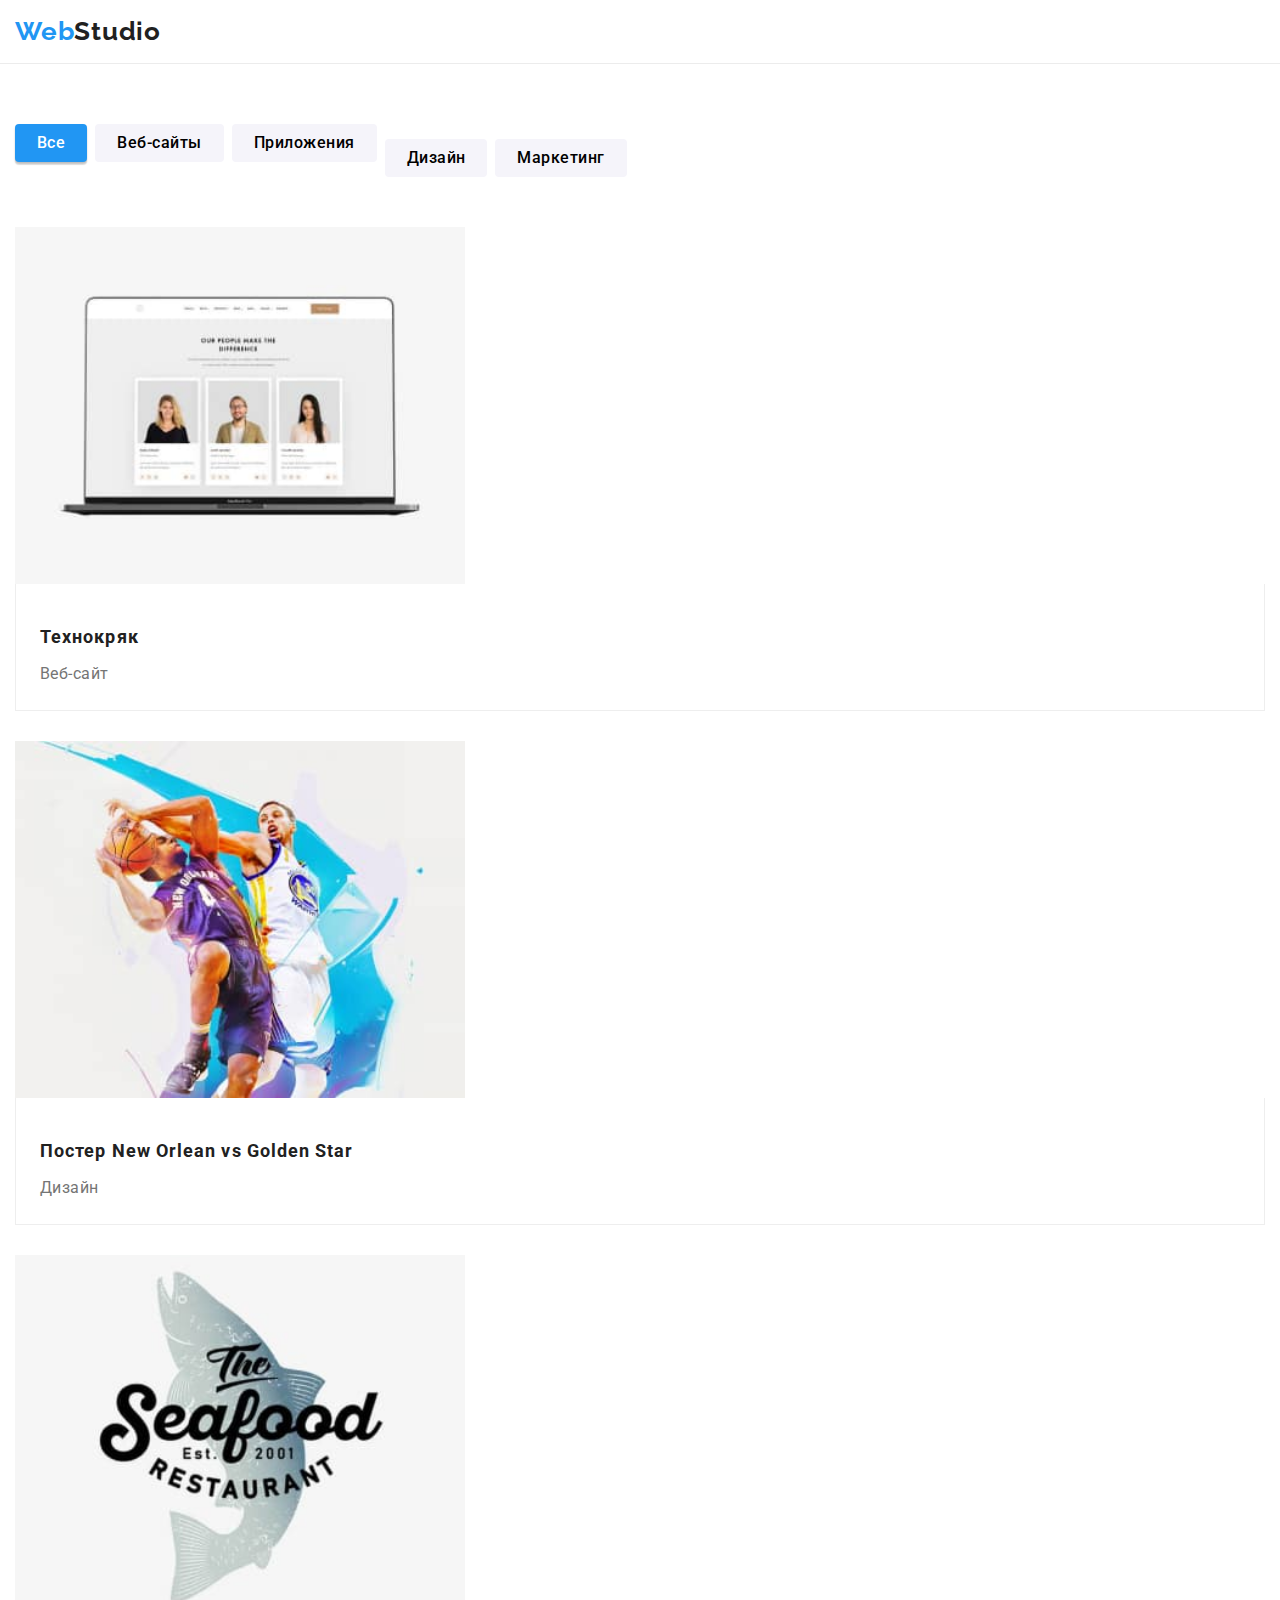
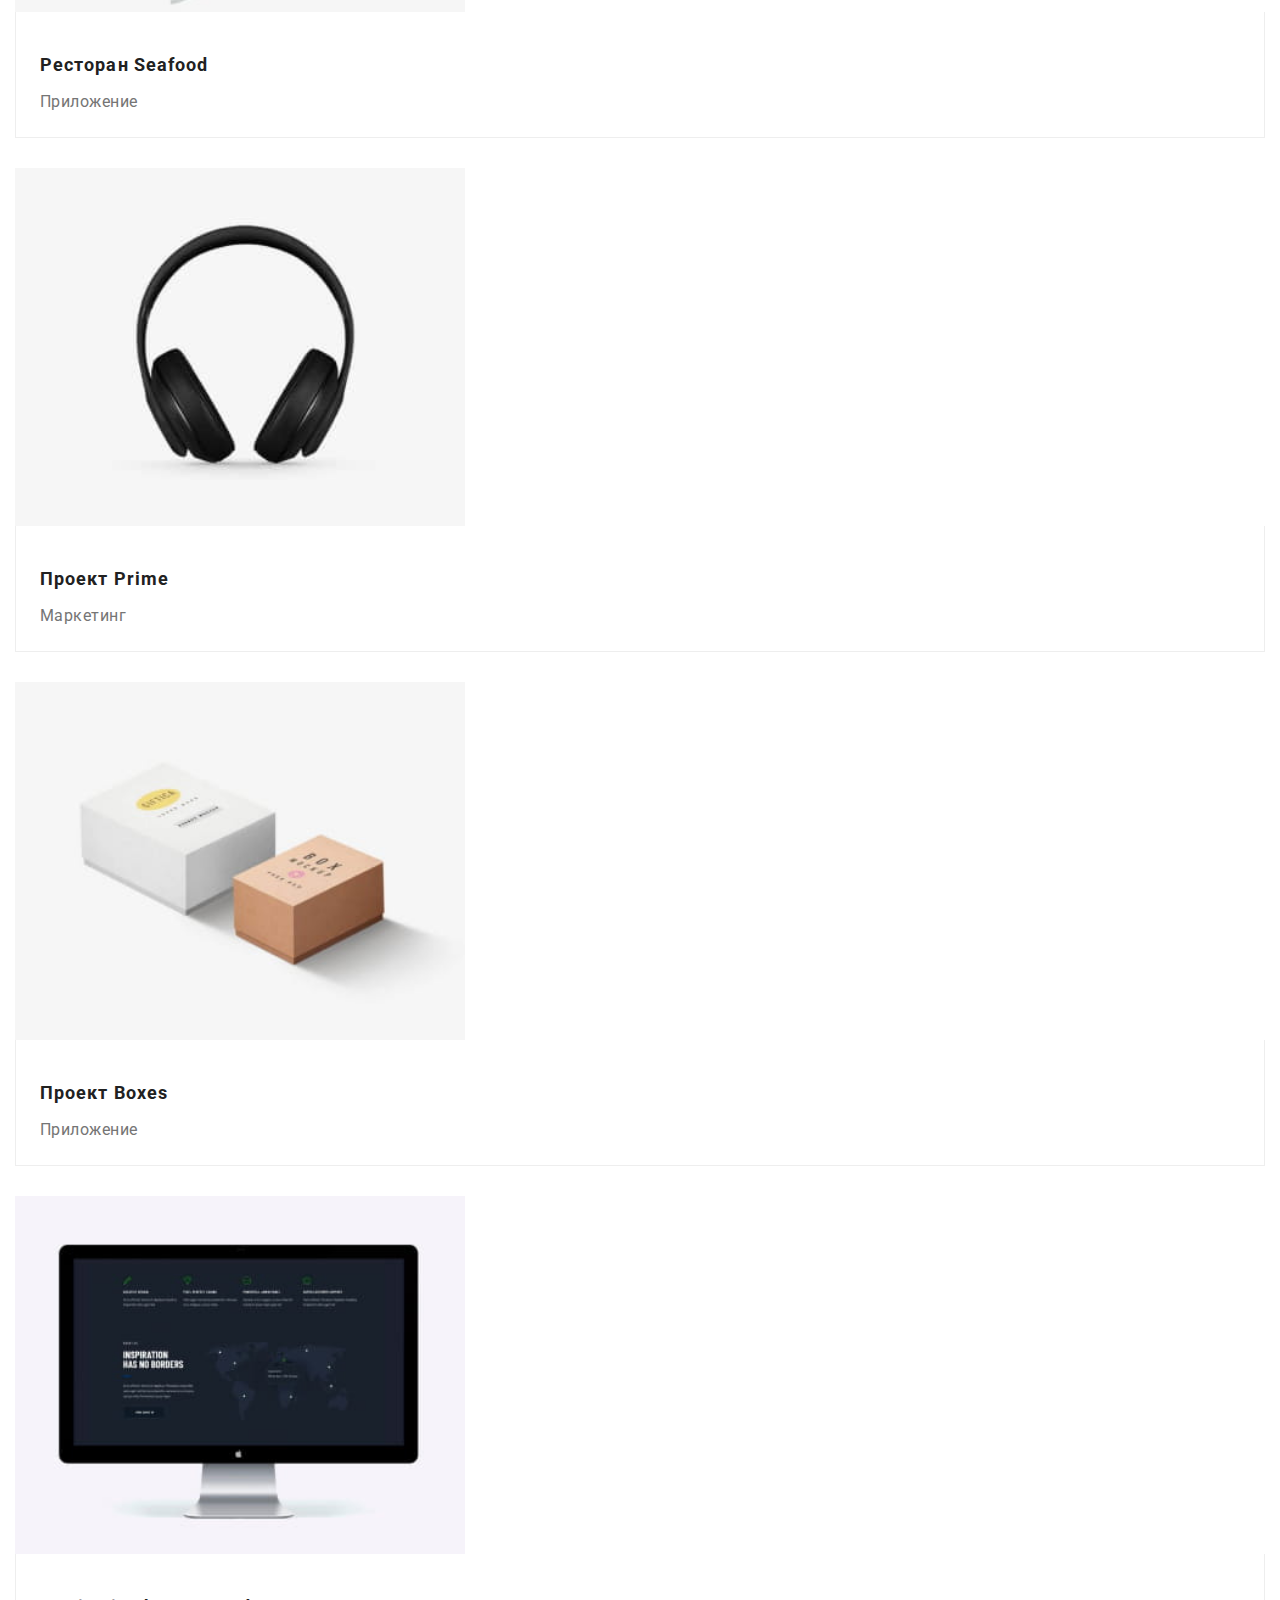
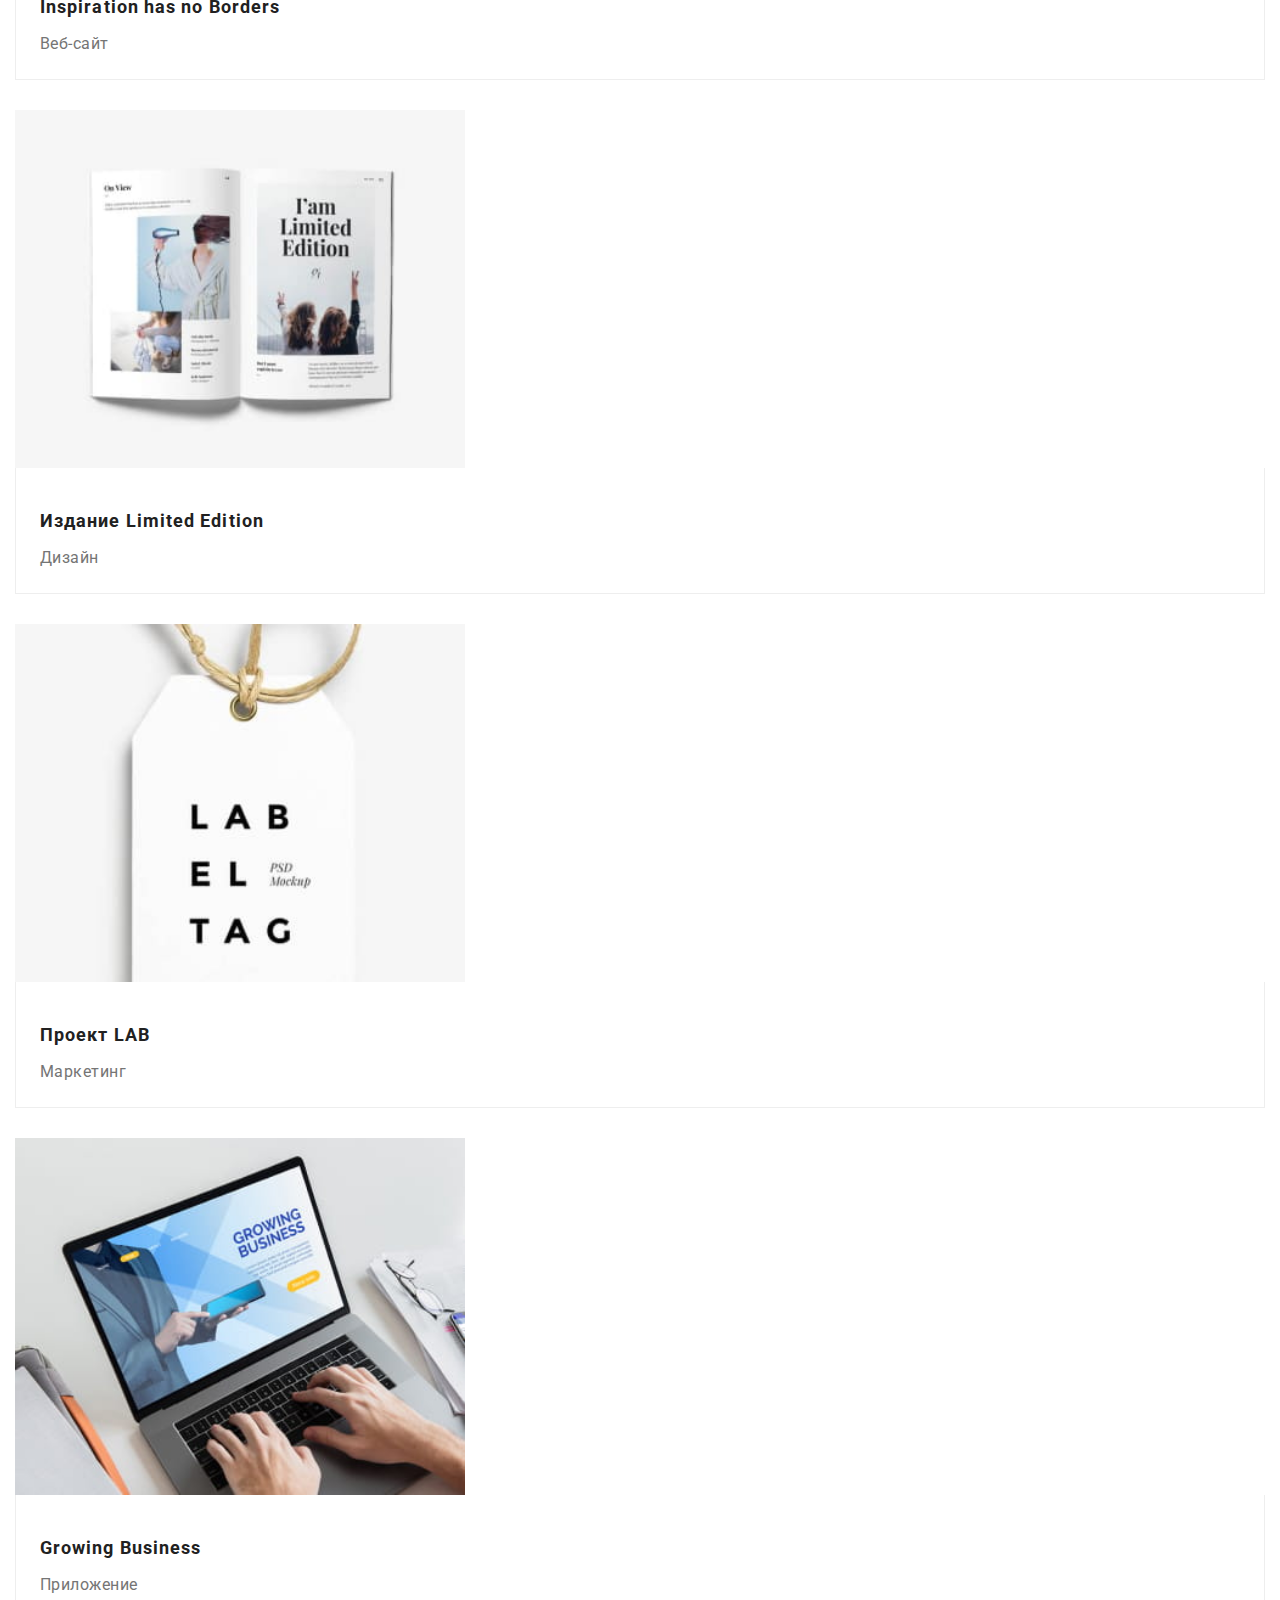
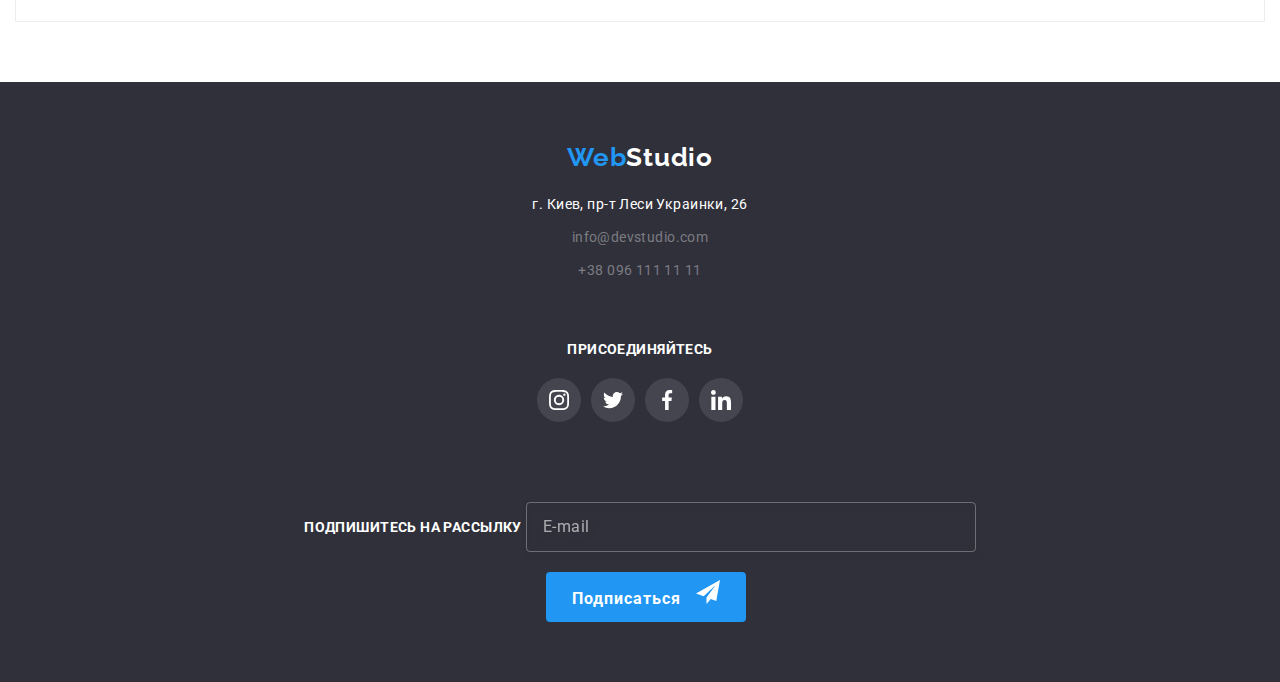
==== portfolio.html @ 59ef66ec "Rewiew" ====
<!DOCTYPE html>
<html lang="ru">

<head>
    <meta charset="UTF-8">
    <meta http-equiv="X-UA-Compatible" content="IE=edge">
    <meta name="viewport" content="width=device-width, initial-scale=1.0">
    <title>Portfolio</title>
    <link rel="preconnect" href="https://fonts.googleapis.com">
    <link rel="preconnect" href="https://fonts.gstatic.com" crossorigin>
    <link
        href="https://fonts.googleapis.com/css2?family=Raleway:wght@700&family=Roboto:wght@400;500;700;900&display=swap"
        rel="stylesheet">
        <link rel="stylesheet"
        href="https://cdnjs.cloudflare.com/ajax/libs/modern-normalize/1.1.0/modern-normalize.min.css">
    <link rel="stylesheet" href="css/portfolio.min.css">
</head>

<body>

    <header class="head-page">
        <div class="container">
            <nav class="nav-page">
                <a href="#" lang="en" class="logo link"><span class="logo__style">Web</span>Studio</a>
                <ul class="nav-menu items">
                    <li class="nav-menu__list list"><a href="./index.html"
                            class="nav-menu__link link">Студия</a></li>
                    <li class="nav-menu__list list"><a href="./portfolio.html" class="nav-menu__link nav-menu__link--blue link">Портфолио</a>
                    </li>
                    <li class="nav-menu__list list"><a href="#" class="nav-menu__link link">Контакты</a></li>
                </ul>
            </nav>
            <ul class="contacts items">
                <li class="contacts__list list">
                    <a href="mailto:info@devstudio.com" class="contacts__link link">
                        <svg class="contacts__icon" width="16" height="12">
                            <use href="./images/icons.svg#icon-envelope"></use>
                        </svg>
                        info@devstudio.com</a></li>
                <li class="contacts__list list">
                    <a href="tel:+380961111111" class="contacts__link link">
                        <svg class="contacts__icon" width="10" height="16">
                            <use href="./images/icons.svg#icon-smartphone"></use>
                        </svg>
                        +38 096 111 11 11</a>
                </li>
            </ul>
        </div>
    </header>

    <main class="main-page">
        <section class="section">
            <div class="container">
                <h1 class="visually-hidden">Наши продукты</h1>
                <ul class="gallery-nav items">
                    <li class="gallery-nav__list list">
                        <button type="button" class="gallery-nav__btn gallery-nav__btn--focused">Все</button>
                    </li>
                    <li class="gallery-nav__list list">
                        <button type="button" class="gallery-nav__btn gallery-nav__btn">Веб-сайты</button>
                    </li>
                    <li class="gallery-nav__list list">
                        <button type="button" class="gallery-nav__btn gallery-nav__btn">Приложения</button>
                    </li>
                    <li class="gallery-nav__list list">
                        <button type="button" class="gallery-nav__btn gallery-nav__btn">Дизайн</button>
                    </li>
                    <li class="gallery-nav__list list">
                        <button type="button" class="gallery-nav__btn gallery-nav__btn">Маркетинг</button>
                    </li>
                </ul>
                <ul class="products items">
                    <li class="product__list list">
                        <a href="#" class="product__link link">
                            <div class="product__thumb">
                                <img src="./images/product-1.jpg" alt="Ноутбук" class="image" width="370px">
                                <div class="product__overlay">
                                    <p class="product__text">Технокряк это современная площадка распространения коронавируса. Компании используют эту платформу для цифрового шпионажа и атак на защищённые сервера конкурентов.</p>
                                </div>
                            </div>
                            <div class="product__description">
                                <h2 class="product__name">Технокряк</h2>
                                <p class="product__discribe">Веб-сайт</p>
                            </div>
                        </a>
                    </li>
                    <li class="product__list list">
                        <a href="#" class="product__link link">
                            <div class="product__thumb">
                                <img src="./images/product-2.jpg" alt="Постер" class="image" width="370px">
                                <div class="product__overlay">
                                    <p class="product__text">Технокряк это современная площадка распространения коронавируса. Компании используют эту платформу для цифрового шпионажа и атак на защищённые сервера конкурентов.</p>
                                </div>
                            </div>
                            <div class="product__description">
                                <h2 class="product__name">Постер New Orlean vs Golden Star</h2>
                                <p class="product__discribe">Дизайн</p>
                            </div>
                        </a>
                    </li>
                    <li class="product__list list">
                        <a href="#" class="product__link link">
                            <div class="product__thumb">
                                <img src="./images/product-3.jpg" alt="Ресторан" class="image" width="370px">
                                <div class="product__overlay">
                                    <p class="product__text">Технокряк это современная площадка распространения коронавируса. Компании используют эту платформу для цифрового шпионажа и атак на защищённые сервера конкурентов.</p>
                                </div>
                            </div>
                            <div class="product__description">
                                <h2 class="product__name">Ресторан Seafood</h2>
                                <p class="product__discribe">Приложение</p>
                            </div>
                        </a>
                    </li>
                    <li class="product__list list">
                        <a href="#" class="product__link link">
                            <div class="product__thumb">
                                <img src="./images/product-4.jpg" alt="Наушники" class="image" width="370px">
                                <div class="product__overlay">
                                    <p class="product__text">Технокряк это современная площадка распространения коронавируса. Компании используют эту платформу для цифрового шпионажа и атак на защищённые сервера конкурентов.</p>
                                </div>
                            </div>
                            <div class="product__description">
                                <h2 class="product__name">Проект Prime</h2>
                                <p class="product__discribe">Маркетинг</p>
                            </div>
                        </a>
                    </li>
                    <li class="product__list list">
                        <a href="#" class="product__link link">
                            <div class="product__thumb">
                                <img src="./images/product-5.jpg" alt="Коробки" class="image" width="370px">
                                <div class="product__overlay">
                                    <p class="product__text">Технокряк это современная площадка распространения коронавируса. Компании используют эту платформу для цифрового шпионажа и атак на защищённые сервера конкурентов.</p>
                                </div>
                            </div>
                            <div class="product__description">
                                <h2 class="product__name">Проект Boxes</h2>
                                <p class="product__discribe">Приложение</p>                               
                            </div>
                        </a>
                    </li>
                    <li class="product__list list">
                        <a href="#" class="product__link link">
                            <div class="product__thumb">
                                <img src="./images/product-6.jpg" alt="Монитор" class="image" width="370px">
                                <div class="product__overlay">
                                    <p class="product__text">Технокряк это современная площадка распространения коронавируса. Компании используют эту платформу для цифрового шпионажа и атак на защищённые сервера конкурентов.</p>
                                </div>
                            </div>
                            <div class="product__description">
                                <h2 lang="en" class="product__name">Inspiration has no Borders</h2>
                                <p class="product__discribe">Веб-сайт</p>
                            </div>
                        </a>
                    </li>
                    <li class="product__list list">
                        <a href="#" class="product__link link">
                            <div class="product__thumb">
                                <img src="./images/product-7.jpg" alt="Книга" class="image" width="370px">
                                <div class="product__overlay">
                                    <p class="product__text">Технокряк это современная площадка распространения коронавируса. Компании используют эту платформу для цифрового шпионажа и атак на защищённые сервера конкурентов.</p>
                                </div>
                            </div>
                            <div class="product__description">
                                <h2 class="product__name">Издание Limited Edition</h2>
                                <p class="product__discribe">Дизайн</p>    
                            </div>
                        </a>
                    </li>
                    <li class="product__list list">
                        <a href="#" class="product__link link">
                            <div class="product__thumb">
                                <img src="./images/product-8.jpg" alt="Лейбл" class="image" width="370px">
                                <div class="product__overlay">
                                    <p class="product__text">Технокряк это современная площадка распространения коронавируса. Компании используют эту платформу для цифрового шпионажа и атак на защищённые сервера конкурентов.</p>
                                </div>
                            </div>
                            <div class="product__description">
                                <h2 class="product__name">Проект LAB</h2>
                                <p class="product__discribe">Маркетинг</p>
                            </div>
                        </a>
                    </li>
                    <li class="product__list list">
                        <a href="#" class="product__link link">
                            <div class="product__thumb">
                                <img src="./images/product-9.jpg" alt="Приложение" class="image" width="370px">
                                <div class="product__overlay">
                                    <p class="product__text">Технокряк это современная площадка распространения коронавируса. Компании используют эту платформу для цифрового шпионажа и атак на защищённые сервера конкурентов.</p>                                    
                                </div>
                            </div>
                            <div class="product__description">
                                <h2 lang="en" class="product__name">Growing Business</h2>
                                <p class="product__discribe">Приложение</p>
                            </div>
                        </a>
                    </li>
                </ul>
            </div>
        </section>
    </main>

     <footer class="footer">
         <div class="container footer__box">
             <div class="address-box">
                 <a href="#" class="logo logo--color logo--geometry link"><span class="logo__style">Web</span>Studio</a>
                 <address class="address">
                     <p class="address__street">г. Киев, пр-т Леси Украинки, 26</p>
                     <ul class="address__lists items">
                         <li class="address__item list"><a href="mailto:info@devstudio.com"
                                 class="address__link link">info@devstudio.com</a></li>
                         <li class="address__item list"><a href="tel:+380961111111" class="address__link link">+38 096
                                 111
                                 11 11</a>
                         </li>
                     </ul>
                 </address>
             </div>
             <div class="social">
                 <h3 class="social__subscribe subscribe">присоединяйтесь</h3>
                 <ul class="social__lists items">
                     <li class="social__list list"><a href="#" class="social__link link">
                             <svg class="social__icon" width="20" height="20">
                                 <use href="./images/icons.svg#icon-instagram-2"></use>
                             </svg>
                         </a></li>
                     <li class="social__list list"><a href="#" class="social__link link">
                             <svg class="social__icon" width="20" height="20">
                                 <use href="./images/icons.svg#icon-twitter-1"></use>
                             </svg>
                         </a></li>
                     <li class="social__list list"><a href="#" class="social__link link">
                             <svg class="social__icon" width="20" height="20">
                                 <use href="./images/icons.svg#icon-facebook-1"></use>
                             </svg>
                         </a></li>
                     <li class="social__list list"><a href="#" class="social__link link">
                             <svg class="social__icon" width="20" height="20">
                                 <use href="./images/icons.svg#icon-linkedin-1"></use>
                             </svg>
                         </a></li>
                 </ul>
             </div>
             <form action="#" name="e-mail-input" class="footer-form">
                 <div class="footer-form__field">
                     <label for="email" class="footer-form__subscribe subscribe">подпишитесь на рассылку</label>
                     <input type="email" name="email" id="email" placeholder="E-mail" class="footer-form__input">
                 </div>
                 <button type="submit" class="footer-form__btn">
                     Подписаться
                     <svg width="24" height="24" class="footer-form__icon">
                         <use href="./images/icons.svg#icon-send"></use>
                     </svg>
                 </button>
             </form>
         </div>
     </footer>
</body>

</html>
---- css/portfolio.min.css ----
body{font-family:'Roboto', sans-serif;color:#212121}.container{margin:0 auto;padding:0px 15px}.list{list-style:none}.section{padding:60px 0}.subscribe{font-weight:700;font-size:14px;line-height:1.1;margin:0 0 20px 0;color:#fff;letter-spacing:0.03em;text-transform:uppercase}.items{padding:0;margin:0}.title{margin:0 0 30px 0;text-align:center;font-weight:700;font-size:36px;line-height:1.2;color:#212121;letter-spacing:0.03em}.image{display:block;width:450px}.link{text-decoration:none}.visually-hidden{position:absolute;width:1px;height:1px;margin:-1px;border:0;padding:0;white-space:nowrap;-webkit-clip-path:inset(100%);clip-path:inset(100%);clip:rect(0 0 0 0);overflow:hidden}.head-page{border-bottom:1px solid #ECECEC}.head-page>.container{padding:16px 15px}.logo{font-family:'Raleway', sans-serif;font-weight:700;font-size:26px;line-height:1.2;color:#212121;letter-spacing:0.03em}.logo__style{color:#2196F3}.nav-menu{display:none;margin-left:93px}.nav-menu__list{margin-right:50px}.nav-menu__list:last-child{margin-right:0}.nav-menu__link{position:relative;display:block;padding:32px 0;font-weight:500;font-size:14px;line-height:1.1;color:#212121;letter-spacing:0.02em;-webkit-transition:color 250ms cubic-bezier(0.4, 0, 0.2, 1);transition:color 250ms cubic-bezier(0.4, 0, 0.2, 1)}.nav-menu__link:hover,.nav-menu__link:focus{color:#2196F3}.nav-menu__link--blue{color:#2196F3}.nav-menu__link--blue::after{position:absolute;display:block;left:0;bottom:-1px;content:'';width:100%;height:4px;border-radius:2px;background-color:#2196F3}.contacts{display:none}.contacts__list{margin-left:50px}.contacts__list:first-child{margin-left:0}.contacts__link{font-weight:500;font-size:14px;line-height:1.1;color:#757575;letter-spacing:0.02em;-webkit-transition:color 250ms cubic-bezier(0.4, 0, 0.2, 1);transition:color 250ms cubic-bezier(0.4, 0, 0.2, 1)}.contacts__link:hover,.contacts__link:focus{color:#2196F3}.contacts__icon{margin-right:10px;fill:currentColor}.gallery-nav{display:-webkit-box;display:-ms-flexbox;display:flex;-ms-flex-wrap:wrap;flex-wrap:wrap;margin-bottom:50px}.gallery-nav__list{margin-right:8px}.gallery-nav__list:last-child{margin-right:0}.gallery-nav__list:nth-child(n+4){margin-top:15px}.gallery-nav__btn{padding:6px 22px;cursor:pointer;background-color:#F5F4FA;text-align:center;font-weight:500;font-size:16px;line-height:1.6;letter-spacing:0.03em;border:none;border-radius:4px;-webkit-transition:background-color 250ms cubic-bezier(0.4, 0, 0.2, 1),color 250ms cubic-bezier(0.4, 0, 0.2, 1),-webkit-box-shadow 250ms cubic-bezier(0.4, 0, 0.2, 1);transition:background-color 250ms cubic-bezier(0.4, 0, 0.2, 1),color 250ms cubic-bezier(0.4, 0, 0.2, 1),-webkit-box-shadow 250ms cubic-bezier(0.4, 0, 0.2, 1);transition:box-shadow 250ms cubic-bezier(0.4, 0, 0.2, 1),background-color 250ms cubic-bezier(0.4, 0, 0.2, 1),color 250ms cubic-bezier(0.4, 0, 0.2, 1);transition:box-shadow 250ms cubic-bezier(0.4, 0, 0.2, 1),background-color 250ms cubic-bezier(0.4, 0, 0.2, 1),color 250ms cubic-bezier(0.4, 0, 0.2, 1),-webkit-box-shadow 250ms cubic-bezier(0.4, 0, 0.2, 1)}.gallery-nav__btn--focused{-webkit-box-shadow:0px 3px 1px rgba(0,0,0,0.1),0px 1px 2px rgba(0,0,0,0.08),0px 2px 2px rgba(0,0,0,0.12);box-shadow:0px 3px 1px rgba(0,0,0,0.1),0px 1px 2px rgba(0,0,0,0.08),0px 2px 2px rgba(0,0,0,0.12);background-color:#2196F3;color:#fff}.gallery-nav__btn:hover,.gallery-nav__btn:focus{-webkit-box-shadow:0px 3px 1px rgba(0,0,0,0.1),0px 1px 2px rgba(0,0,0,0.08),0px 2px 2px rgba(0,0,0,0.12);box-shadow:0px 3px 1px rgba(0,0,0,0.1),0px 1px 2px rgba(0,0,0,0.08),0px 2px 2px rgba(0,0,0,0.12);background-color:#2196F3;color:#fff}.product__list:not(:last-child){margin-bottom:30px}.product__link{display:block;-webkit-transition:-webkit-box-shadow 250ms cubic-bezier(0.4, 0, 0.2, 1);transition:-webkit-box-shadow 250ms cubic-bezier(0.4, 0, 0.2, 1);transition:box-shadow 250ms cubic-bezier(0.4, 0, 0.2, 1);transition:box-shadow 250ms cubic-bezier(0.4, 0, 0.2, 1), -webkit-box-shadow 250ms cubic-bezier(0.4, 0, 0.2, 1)}.product__link:hover,.product__link:focus{-webkit-box-shadow:0px 1px 1px rgba(0,0,0,0.12),0px 4px 4px rgba(0,0,0,0.06),1px 4px 6px rgba(0,0,0,0.16);box-shadow:0px 1px 1px rgba(0,0,0,0.12),0px 4px 4px rgba(0,0,0,0.06),1px 4px 6px rgba(0,0,0,0.16)}.product__thumb{position:relative;overflow:hidden}.product__overlay{padding:63px 24px;position:absolute;width:100%;height:100%;bottom:0;right:0;background-color:rgba(33,150,243,0.9);-webkit-transform:translateY(101%);transform:translateY(101%);-webkit-transition:-webkit-transform 250ms cubic-bezier(0.4, 0, 0.2, 1);transition:-webkit-transform 250ms cubic-bezier(0.4, 0, 0.2, 1);transition:transform 250ms cubic-bezier(0.4, 0, 0.2, 1);transition:transform 250ms cubic-bezier(0.4, 0, 0.2, 1), -webkit-transform 250ms cubic-bezier(0.4, 0, 0.2, 1);text-align:left}.product__link:hover .product__overlay,.product__link:focus .product__overlay{-webkit-transform:translateY(0%);transform:translateY(0%)}.product__text{margin:0;font-weight:400;font-size:18px;line-height:1.5;letter-spacing:0.03em;color:#fff}.product__description{padding:20px 24px;border:1px solid #EEEEEE;border-top:none}.product__name{margin-bottom:4px;text-align:left;font-weight:bold;font-size:18px;line-height:2;letter-spacing:0.06em;color:#212121}.product__discribe{margin:0;font-size:16px;line-height:1.9;color:#757575;letter-spacing:0.03em}.footer{padding:60px 0;background-color:#2F303A}.footer__box{text-align:center}.logo--geometry{display:inline-block;margin-bottom:20px}.logo--color{color:#fff}.address-box{margin-bottom:60px}.address__street{margin:0 0 9px 0;font-size:14px;font-style:normal;line-height:1.7;letter-spacing:0.03em;color:#fff}.address__item{margin-bottom:9px}.address__item:last-child{margin-bottom:0}.address__link{font-style:normal;font-size:14px;line-height:1.7;letter-spacing:0.03em;color:#ffffff60;-webkit-transition:color 250ms cubic-bezier(0.4, 0, 0.2, 1);transition:color 250ms cubic-bezier(0.4, 0, 0.2, 1)}.address__link:hover,.address__link:focus{color:#2196F3}.social{margin-bottom:60px}.social__lists{display:-webkit-box;display:-ms-flexbox;display:flex;-webkit-box-pack:center;-ms-flex-pack:center;justify-content:center}.social__list{margin-right:10px}.social__list:last-child{margin-right:0}.social__link{display:-webkit-box;display:-ms-flexbox;display:flex;-webkit-box-pack:center;-ms-flex-pack:center;justify-content:center;-webkit-box-align:center;-ms-flex-align:center;align-items:center;width:44px;height:44px;background:rgba(255,255,255,0.1);border-radius:50%;-webkit-transition:background-color 250ms cubic-bezier(0.4, 0, 0.2, 1);transition:background-color 250ms cubic-bezier(0.4, 0, 0.2, 1)}.social__link:hover,.social__link:focus{background-color:#2196F3}.social__icon{fill:#fff}.footer-form__input{width:100%;padding:15px 16px;border:1px solid rgba(255,255,255,0.3);-webkit-filter:drop-shadow(0px 4px 4px rgba(0,0,0,0.15));filter:drop-shadow(0px 4px 4px rgba(0,0,0,0.15));border-radius:4px;background-color:transparent;color:#fff;margin:20px 0}.footer-form__input::-webkit-input-placeholder{font-size:16px;line-height:20px;letter-spacing:0.03em;color:rgba(255,255,255,0.6)}.footer-form__input:-ms-input-placeholder{font-size:16px;line-height:20px;letter-spacing:0.03em;color:rgba(255,255,255,0.6)}.footer-form__input::-ms-input-placeholder{font-size:16px;line-height:20px;letter-spacing:0.03em;color:rgba(255,255,255,0.6)}.footer-form__input::placeholder{font-size:16px;line-height:20px;letter-spacing:0.03em;color:rgba(255,255,255,0.6)}@media screen and (min-width: 480px){.footer-form__input{width:450px}}.footer-form__btn{margin-left:12px;width:200px;height:50px;border:none;border-radius:4px;cursor:pointer;font-weight:700;font-size:16px;line-height:1.9;letter-spacing:0.06em;background-color:#2196F3;color:#fff}.footer-form__icon{margin-left:10px}
/*# sourceMappingURL=portfolio.min.css.map */
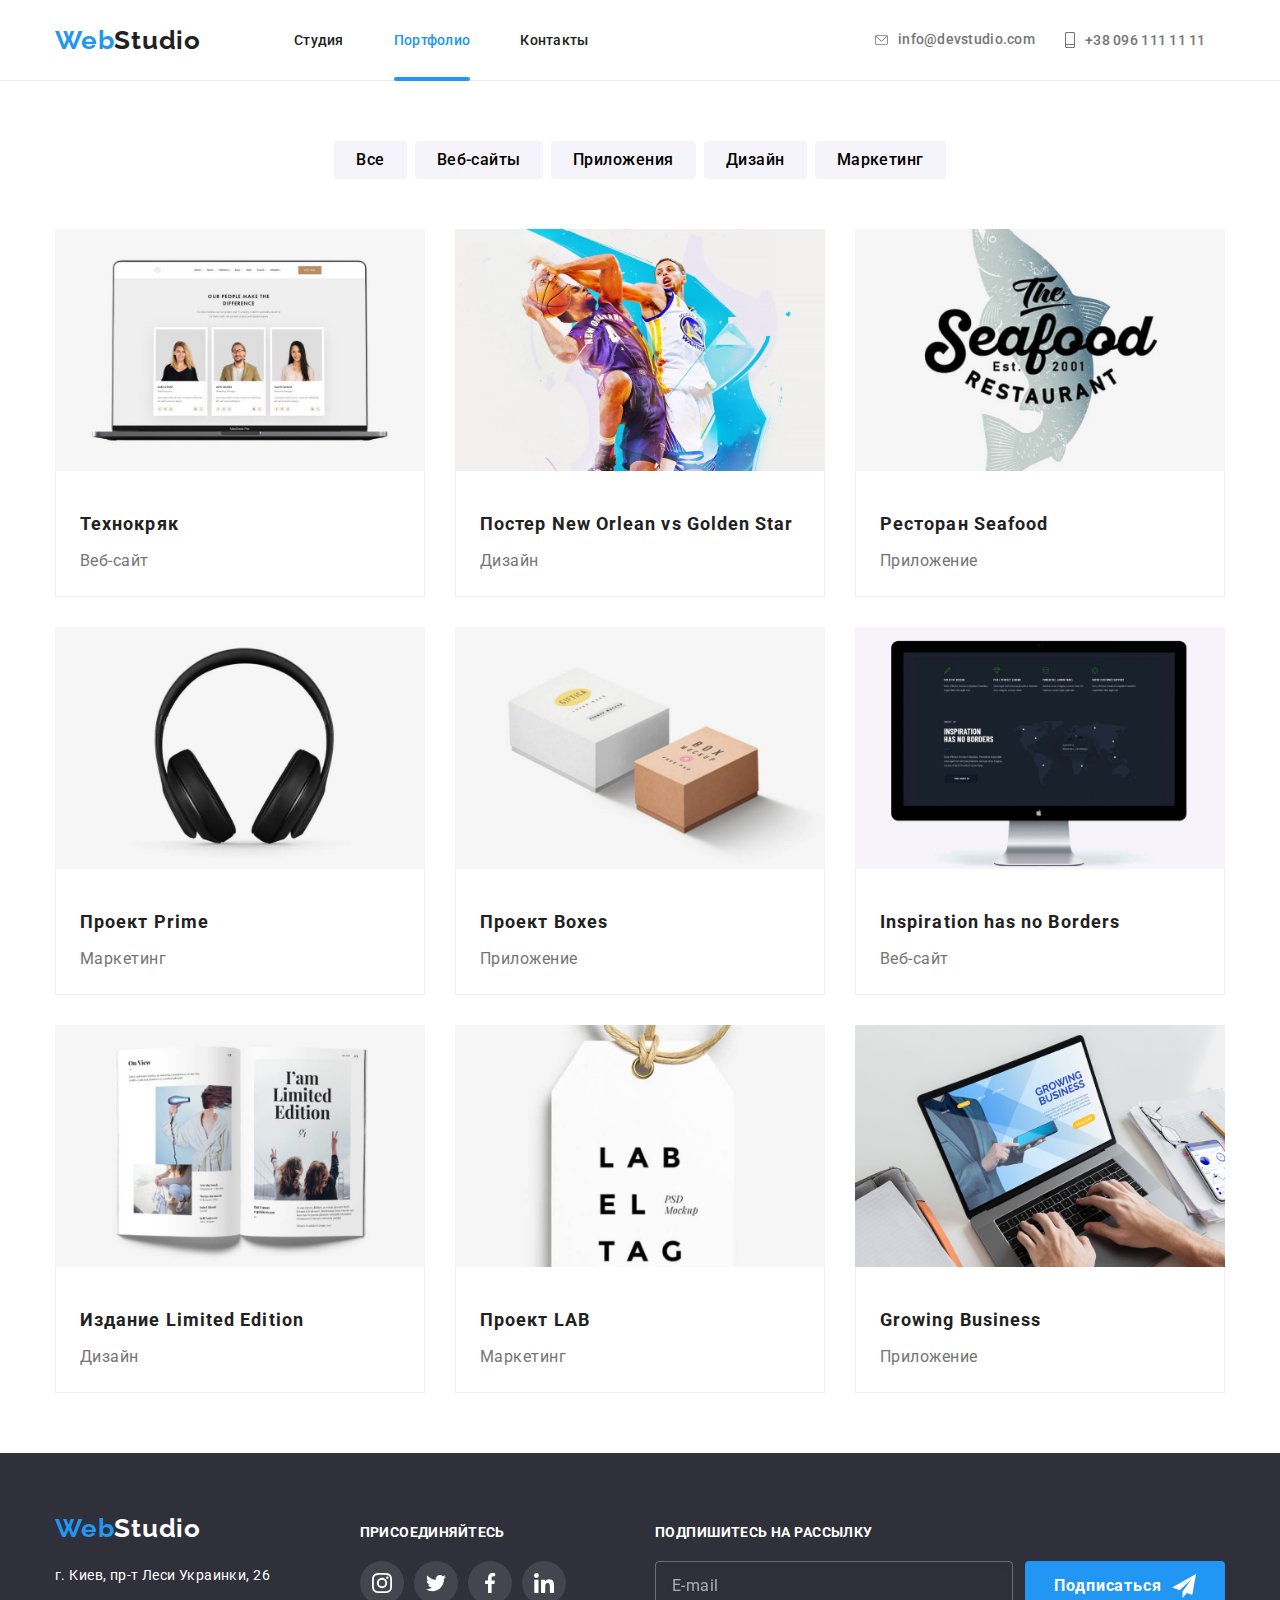
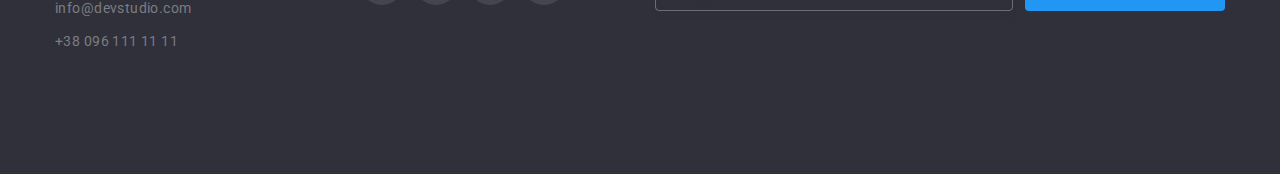
==== commit 729ddcfa: "Code update" ====
--- a/portfolio.html
+++ b/portfolio.html
@@ -22,29 +22,51 @@
         <div class="container">
             <nav class="nav-page">
                 <a href="#" lang="en" class="logo link"><span class="logo__style">Web</span>Studio</a>
-                <ul class="nav-menu items">
-                    <li class="nav-menu__list list"><a href="./index.html"
-                            class="nav-menu__link link">Студия</a></li>
-                    <li class="nav-menu__list list"><a href="./portfolio.html" class="nav-menu__link nav-menu__link--blue link">Портфолио</a>
-                    </li>
-                    <li class="nav-menu__list list"><a href="#" class="nav-menu__link link">Контакты</a></li>
-                </ul>
+                <button type="button" class="menu-button-open js-open-menu" aria-expanded="false"
+                    aria-controls="menu-container">
+                    <svg class="menu-icon" width="40" height="40">
+                        <use href="./images/icons.svg#icon-menu" class="burger-icon"></use>
+                    </svg>
+                </button>
+                <div class="mobile-menu js-menu-container">
+                    <button type="button" class="menu-button-close js-close-menu" aria-expanded="false"
+                        aria-controls="menu-container">
+                        <svg class="menu-icon" width="40" height="40">
+                            <use href="./images/icons.svg#cross-icon" class="cross-icon"></use>
+                        </svg>
+                    </button>
+                    <ul class="nav-menu items">
+                        <li class="nav-menu__list list"><a href="./index.html"
+                                class="nav-menu__link link">Студия</a></li>
+                        <li class="nav-menu__list list"><a href="./portfolio.html"
+                                class="nav-menu__link nav-menu__link--blue link">Портфолио</a></li>
+                        <li class="nav-menu__list list"><a href="#" class="nav-menu__link link">Контакты</a></li>
+                    </ul>
+                    <div class="mobile-box">
+                        <ul class="contacts items">
+                            <li class="contacts__list list">
+                                <a href="mailto:info@devstudio.com" class="contacts__link link">
+                                    <svg class="contacts__icon" width="16" height="12">
+                                        <use href="./images/icons.svg#icon-envelope"></use>
+                                    </svg>
+                                    info@devstudio.com</a></li>
+                            <li class="contacts__list list">
+                                <a href="tel:+380961111111" class="contacts__link contacts__link--blue link">
+                                    <svg class="contacts__icon" width="10" height="16">
+                                        <use href="./images/icons.svg#icon-smartphone"></use>
+                                    </svg>
+                                    +38 096 111 11 11</a>
+                            </li>
+                        </ul>
+                        <ul class="comunity items">
+                            <li class="comunity__list list"><a href="#" class="comunity__link link">Instagram</a></li>
+                            <li class="comunity__list list"><a href="#" class="comunity__link link">Twitter</a></li>
+                            <li class="comunity__list list"><a href="#" class="comunity__link link">Facebook</a></li>
+                            <li class="comunity__list list"><a href="#" class="comunity__link link">LinkedIn</a></li>
+                        </ul>
+                    </div>
+                </div>
             </nav>
-            <ul class="contacts items">
-                <li class="contacts__list list">
-                    <a href="mailto:info@devstudio.com" class="contacts__link link">
-                        <svg class="contacts__icon" width="16" height="12">
-                            <use href="./images/icons.svg#icon-envelope"></use>
-                        </svg>
-                        info@devstudio.com</a></li>
-                <li class="contacts__list list">
-                    <a href="tel:+380961111111" class="contacts__link link">
-                        <svg class="contacts__icon" width="10" height="16">
-                            <use href="./images/icons.svg#icon-smartphone"></use>
-                        </svg>
-                        +38 096 111 11 11</a>
-                </li>
-            </ul>
         </div>
     </header>
 
@@ -73,7 +95,20 @@
                     <li class="product__list list">
                         <a href="#" class="product__link link">
                             <div class="product__thumb">
-                                <img src="./images/product-1.jpg" alt="Ноутбук" class="image" width="370px">
+                                <img 
+                                srcset="
+                                ./images/mobile/product-1-450.jpg 450w,
+                                ./images/mobile/product-1-900@2x.jpg 900w,
+                                ./images/tablet/product-1-354.jpg 354w,
+                                ./images/tablet/product-1-708@2x.jpg 708w,
+                                ./images/product-1-370.jpg 370w,
+                                ./images/desktop_x2/product-1-740@2x.jpg 740w
+                                "
+                                sizes="(min-width: 1200px) 33vw, (min-width: 768px) 50vw, 100vw"
+                                src="./images/product-1-370.jpg"
+                                alt="Ноутбук" 
+                                class="image" 
+                                >
                                 <div class="product__overlay">
                                     <p class="product__text">Технокряк это современная площадка распространения коронавируса. Компании используют эту платформу для цифрового шпионажа и атак на защищённые сервера конкурентов.</p>
                                 </div>
@@ -87,7 +122,20 @@
                     <li class="product__list list">
                         <a href="#" class="product__link link">
                             <div class="product__thumb">
-                                <img src="./images/product-2.jpg" alt="Постер" class="image" width="370px">
+                                <img
+                                srcset="
+                                ./images/mobile/product-2-450.jpg 450w,
+                                ./images/mobile/product-2-900@2x.jpg 900w,
+                                ./images/tablet/product-2-354.jpg 354w,
+                                ./images/tablet/product-2-708@2x.jpg 708w,
+                                ./images/product-2-370.jpg 370w,
+                                ./images/desktop_x2/product-2-740@2x.jpg 740w
+                                "
+                                sizes="(min-width: 1200px) 33vw, (min-width: 768px) 50vw, 100vw"
+                                src="./images/product-2-370.jpg"
+                                alt="Постер" 
+                                class="image" 
+                                >
                                 <div class="product__overlay">
                                     <p class="product__text">Технокряк это современная площадка распространения коронавируса. Компании используют эту платформу для цифрового шпионажа и атак на защищённые сервера конкурентов.</p>
                                 </div>
@@ -101,7 +149,20 @@
                     <li class="product__list list">
                         <a href="#" class="product__link link">
                             <div class="product__thumb">
-                                <img src="./images/product-3.jpg" alt="Ресторан" class="image" width="370px">
+                                <img
+                                 srcset="
+                                 ./images/mobile/product-3-450.jpg 450w,
+                                 ./images/mobile/product-3-900@2x.jpg 900w,
+                                 ./images/tablet/product-3-354.jpg 354w,
+                                 ./images/tablet/product-3-708@2x.jpg 708w,
+                                 ./images/product-3-370.jpg 370w,
+                                 ./images/desktop_x2/product-3-740@2x.jpg 740w
+                                 "
+                                 sizes="(min-width: 1200px) 33vw, (min-width: 768px) 50vw, 100vw"
+                                 src="./images/product-3-370.jpg"
+                                alt="Ресторан" 
+                                class="image" 
+                                >
                                 <div class="product__overlay">
                                     <p class="product__text">Технокряк это современная площадка распространения коронавируса. Компании используют эту платформу для цифрового шпионажа и атак на защищённые сервера конкурентов.</p>
                                 </div>
@@ -115,7 +176,20 @@
                     <li class="product__list list">
                         <a href="#" class="product__link link">
                             <div class="product__thumb">
-                                <img src="./images/product-4.jpg" alt="Наушники" class="image" width="370px">
+                                <img 
+                                srcset="
+                                ./images/mobile/product-4-450.jpg 450w,
+                                ./images/mobile/product-4-900@2x.jpg 900w,
+                                ./images/tablet/product-4-354.jpg 354w,
+                                ./images/tablet/product-4-708@2x.jpg 708w,
+                                ./images/product-4-370.jpg 370w,
+                                ./images/desktop_x2/product-4-740@2x.jpg 740w
+                                "
+                                sizes="(min-width: 1200px) 33vw, (min-width: 768px) 50vw, 100vw"
+                                src="./images/product-4-370.jpg"
+                                alt="Наушники" 
+                                class="image" 
+                                >
                                 <div class="product__overlay">
                                     <p class="product__text">Технокряк это современная площадка распространения коронавируса. Компании используют эту платформу для цифрового шпионажа и атак на защищённые сервера конкурентов.</p>
                                 </div>
@@ -129,7 +203,20 @@
                     <li class="product__list list">
                         <a href="#" class="product__link link">
                             <div class="product__thumb">
-                                <img src="./images/product-5.jpg" alt="Коробки" class="image" width="370px">
+                                <img 
+                                srcset="
+                                ./images/mobile/product-5-450.jpg 450w,
+                                ./images/mobile/product-5-900@2x.jpg 900w,
+                                ./images/tablet/product-5-354.jpg 354w,
+                                ./images/tablet/product-5-708@2x.jpg 708w,
+                                ./images/product-5-370.jpg 370w,
+                                ./images/desktop_x2/product-5-740@2x.jpg 740w
+                                "
+                                sizes="(min-width: 1200px) 33vw, (min-width: 768px) 50vw, 100vw"
+                                src="./images/product-5-370.jpg"
+                                alt="Коробки" 
+                                class="image" 
+                                >
                                 <div class="product__overlay">
                                     <p class="product__text">Технокряк это современная площадка распространения коронавируса. Компании используют эту платформу для цифрового шпионажа и атак на защищённые сервера конкурентов.</p>
                                 </div>
@@ -143,7 +230,20 @@
                     <li class="product__list list">
                         <a href="#" class="product__link link">
                             <div class="product__thumb">
-                                <img src="./images/product-6.jpg" alt="Монитор" class="image" width="370px">
+                                <img 
+                                srcset="
+                                ./images/mobile/product-6-450.jpg 450w,
+                                ./images/mobile/product-6-900@2x.jpg 900w,
+                                ./images/tablet/product-6-354.jpg 354w,
+                                ./images/tablet/product-6-708@2x.jpg 708w,
+                                ./images/product-6-370.jpg 370w,
+                                ./images/desktop_x2/product-6-740@2x.jpg 740w
+                                "
+                                sizes="(min-width: 1200px) 33vw, (min-width: 768px) 50vw, 100vw"
+                                src="./images/product-6-370.jpg"
+                                alt="Монитор"
+                                class="image" 
+                                >
                                 <div class="product__overlay">
                                     <p class="product__text">Технокряк это современная площадка распространения коронавируса. Компании используют эту платформу для цифрового шпионажа и атак на защищённые сервера конкурентов.</p>
                                 </div>
@@ -157,7 +257,20 @@
                     <li class="product__list list">
                         <a href="#" class="product__link link">
                             <div class="product__thumb">
-                                <img src="./images/product-7.jpg" alt="Книга" class="image" width="370px">
+                                <img 
+                                srcset="
+                                ./images/mobile/product-7-450.jpg 450w,
+                                ./images/mobile/product-7-900@2x.jpg 900w,
+                                ./images/tablet/product-7-354.jpg 354w,
+                                ./images/tablet/product-7-708@2x.jpg 708w,
+                                ./images/product-7-370.jpg 370w,
+                                ./images/desktop_x2/product-7-740@2x.jpg 740w
+                                "
+                                sizes="(min-width: 1200px) 33vw, (min-width: 768px) 50vw, 100vw"
+                                src="./images/product-7-370.jpg"
+                                alt="Книга" 
+                                class="image" 
+                                >
                                 <div class="product__overlay">
                                     <p class="product__text">Технокряк это современная площадка распространения коронавируса. Компании используют эту платформу для цифрового шпионажа и атак на защищённые сервера конкурентов.</p>
                                 </div>
@@ -171,7 +284,20 @@
                     <li class="product__list list">
                         <a href="#" class="product__link link">
                             <div class="product__thumb">
-                                <img src="./images/product-8.jpg" alt="Лейбл" class="image" width="370px">
+                                <img
+                                srcset="
+                                ./images/mobile/product-8-450.jpg 450w,
+                                ./images/mobile/product-8-900@2x.jpg 900w,
+                                ./images/tablet/product-8-354.jpg 354w,
+                                ./images/tablet/product-8-708@2x.jpg 708w,
+                                ./images/product-8-370.jpg 370w,
+                                ./images/desktop_x2/product-8-740@2x.jpg 740w
+                                "
+                                sizes="(min-width: 1200px) 33vw, (min-width: 768px) 50vw, 100vw"
+                                src="./images/product-8-370.jpg"
+                                alt="Лейбл" 
+                                class="image" 
+                                >
                                 <div class="product__overlay">
                                     <p class="product__text">Технокряк это современная площадка распространения коронавируса. Компании используют эту платформу для цифрового шпионажа и атак на защищённые сервера конкурентов.</p>
                                 </div>
@@ -185,7 +311,20 @@
                     <li class="product__list list">
                         <a href="#" class="product__link link">
                             <div class="product__thumb">
-                                <img src="./images/product-9.jpg" alt="Приложение" class="image" width="370px">
+                                <img 
+                                srcset="
+                                ./images/mobile/product-9-450.jpg 450w,
+                                ./images/mobile/product-9-900@2x.jpg 900w,
+                                ./images/tablet/product-9-354.jpg 354w,
+                                ./images/tablet/product-9-708@2x.jpg 708w,
+                                ./images/product-9-370.jpg 370w,
+                                ./images/desktop_x2/product-9-740@2x.jpg 740w
+                                "
+                                sizes="(min-width: 1200px) 33vw, (min-width: 768px) 50vw, 100vw"
+                                src="./images/product-9-370.jpg"
+                                alt="Приложение" 
+                                class="image" 
+                                >
                                 <div class="product__overlay">
                                     <p class="product__text">Технокряк это современная площадка распространения коронавируса. Компании используют эту платформу для цифрового шпионажа и атак на защищённые сервера конкурентов.</p>                                    
                                 </div>
@@ -256,6 +395,8 @@
              </form>
          </div>
      </footer>
+
+     <script src="./js/mobile-menu.js"></script>
 </body>
 
 </html>--- a/css/portfolio.min.css
+++ b/css/portfolio.min.css
@@ -1,2 +1,2 @@
-body{font-family:'Roboto', sans-serif;color:#212121}.container{margin:0 auto;padding:0px 15px}.list{list-style:none}.section{padding:60px 0}.subscribe{font-weight:700;font-size:14px;line-height:1.1;margin:0 0 20px 0;color:#fff;letter-spacing:0.03em;text-transform:uppercase}.items{padding:0;margin:0}.title{margin:0 0 30px 0;text-align:center;font-weight:700;font-size:36px;line-height:1.2;color:#212121;letter-spacing:0.03em}.image{display:block;width:450px}.link{text-decoration:none}.visually-hidden{position:absolute;width:1px;height:1px;margin:-1px;border:0;padding:0;white-space:nowrap;-webkit-clip-path:inset(100%);clip-path:inset(100%);clip:rect(0 0 0 0);overflow:hidden}.head-page{border-bottom:1px solid #ECECEC}.head-page>.container{padding:16px 15px}.logo{font-family:'Raleway', sans-serif;font-weight:700;font-size:26px;line-height:1.2;color:#212121;letter-spacing:0.03em}.logo__style{color:#2196F3}.nav-menu{display:none;margin-left:93px}.nav-menu__list{margin-right:50px}.nav-menu__list:last-child{margin-right:0}.nav-menu__link{position:relative;display:block;padding:32px 0;font-weight:500;font-size:14px;line-height:1.1;color:#212121;letter-spacing:0.02em;-webkit-transition:color 250ms cubic-bezier(0.4, 0, 0.2, 1);transition:color 250ms cubic-bezier(0.4, 0, 0.2, 1)}.nav-menu__link:hover,.nav-menu__link:focus{color:#2196F3}.nav-menu__link--blue{color:#2196F3}.nav-menu__link--blue::after{position:absolute;display:block;left:0;bottom:-1px;content:'';width:100%;height:4px;border-radius:2px;background-color:#2196F3}.contacts{display:none}.contacts__list{margin-left:50px}.contacts__list:first-child{margin-left:0}.contacts__link{font-weight:500;font-size:14px;line-height:1.1;color:#757575;letter-spacing:0.02em;-webkit-transition:color 250ms cubic-bezier(0.4, 0, 0.2, 1);transition:color 250ms cubic-bezier(0.4, 0, 0.2, 1)}.contacts__link:hover,.contacts__link:focus{color:#2196F3}.contacts__icon{margin-right:10px;fill:currentColor}.gallery-nav{display:-webkit-box;display:-ms-flexbox;display:flex;-ms-flex-wrap:wrap;flex-wrap:wrap;margin-bottom:50px}.gallery-nav__list{margin-right:8px}.gallery-nav__list:last-child{margin-right:0}.gallery-nav__list:nth-child(n+4){margin-top:15px}.gallery-nav__btn{padding:6px 22px;cursor:pointer;background-color:#F5F4FA;text-align:center;font-weight:500;font-size:16px;line-height:1.6;letter-spacing:0.03em;border:none;border-radius:4px;-webkit-transition:background-color 250ms cubic-bezier(0.4, 0, 0.2, 1),color 250ms cubic-bezier(0.4, 0, 0.2, 1),-webkit-box-shadow 250ms cubic-bezier(0.4, 0, 0.2, 1);transition:background-color 250ms cubic-bezier(0.4, 0, 0.2, 1),color 250ms cubic-bezier(0.4, 0, 0.2, 1),-webkit-box-shadow 250ms cubic-bezier(0.4, 0, 0.2, 1);transition:box-shadow 250ms cubic-bezier(0.4, 0, 0.2, 1),background-color 250ms cubic-bezier(0.4, 0, 0.2, 1),color 250ms cubic-bezier(0.4, 0, 0.2, 1);transition:box-shadow 250ms cubic-bezier(0.4, 0, 0.2, 1),background-color 250ms cubic-bezier(0.4, 0, 0.2, 1),color 250ms cubic-bezier(0.4, 0, 0.2, 1),-webkit-box-shadow 250ms cubic-bezier(0.4, 0, 0.2, 1)}.gallery-nav__btn--focused{-webkit-box-shadow:0px 3px 1px rgba(0,0,0,0.1),0px 1px 2px rgba(0,0,0,0.08),0px 2px 2px rgba(0,0,0,0.12);box-shadow:0px 3px 1px rgba(0,0,0,0.1),0px 1px 2px rgba(0,0,0,0.08),0px 2px 2px rgba(0,0,0,0.12);background-color:#2196F3;color:#fff}.gallery-nav__btn:hover,.gallery-nav__btn:focus{-webkit-box-shadow:0px 3px 1px rgba(0,0,0,0.1),0px 1px 2px rgba(0,0,0,0.08),0px 2px 2px rgba(0,0,0,0.12);box-shadow:0px 3px 1px rgba(0,0,0,0.1),0px 1px 2px rgba(0,0,0,0.08),0px 2px 2px rgba(0,0,0,0.12);background-color:#2196F3;color:#fff}.product__list:not(:last-child){margin-bottom:30px}.product__link{display:block;-webkit-transition:-webkit-box-shadow 250ms cubic-bezier(0.4, 0, 0.2, 1);transition:-webkit-box-shadow 250ms cubic-bezier(0.4, 0, 0.2, 1);transition:box-shadow 250ms cubic-bezier(0.4, 0, 0.2, 1);transition:box-shadow 250ms cubic-bezier(0.4, 0, 0.2, 1), -webkit-box-shadow 250ms cubic-bezier(0.4, 0, 0.2, 1)}.product__link:hover,.product__link:focus{-webkit-box-shadow:0px 1px 1px rgba(0,0,0,0.12),0px 4px 4px rgba(0,0,0,0.06),1px 4px 6px rgba(0,0,0,0.16);box-shadow:0px 1px 1px rgba(0,0,0,0.12),0px 4px 4px rgba(0,0,0,0.06),1px 4px 6px rgba(0,0,0,0.16)}.product__thumb{position:relative;overflow:hidden}.product__overlay{padding:63px 24px;position:absolute;width:100%;height:100%;bottom:0;right:0;background-color:rgba(33,150,243,0.9);-webkit-transform:translateY(101%);transform:translateY(101%);-webkit-transition:-webkit-transform 250ms cubic-bezier(0.4, 0, 0.2, 1);transition:-webkit-transform 250ms cubic-bezier(0.4, 0, 0.2, 1);transition:transform 250ms cubic-bezier(0.4, 0, 0.2, 1);transition:transform 250ms cubic-bezier(0.4, 0, 0.2, 1), -webkit-transform 250ms cubic-bezier(0.4, 0, 0.2, 1);text-align:left}.product__link:hover .product__overlay,.product__link:focus .product__overlay{-webkit-transform:translateY(0%);transform:translateY(0%)}.product__text{margin:0;font-weight:400;font-size:18px;line-height:1.5;letter-spacing:0.03em;color:#fff}.product__description{padding:20px 24px;border:1px solid #EEEEEE;border-top:none}.product__name{margin-bottom:4px;text-align:left;font-weight:bold;font-size:18px;line-height:2;letter-spacing:0.06em;color:#212121}.product__discribe{margin:0;font-size:16px;line-height:1.9;color:#757575;letter-spacing:0.03em}.footer{padding:60px 0;background-color:#2F303A}.footer__box{text-align:center}.logo--geometry{display:inline-block;margin-bottom:20px}.logo--color{color:#fff}.address-box{margin-bottom:60px}.address__street{margin:0 0 9px 0;font-size:14px;font-style:normal;line-height:1.7;letter-spacing:0.03em;color:#fff}.address__item{margin-bottom:9px}.address__item:last-child{margin-bottom:0}.address__link{font-style:normal;font-size:14px;line-height:1.7;letter-spacing:0.03em;color:#ffffff60;-webkit-transition:color 250ms cubic-bezier(0.4, 0, 0.2, 1);transition:color 250ms cubic-bezier(0.4, 0, 0.2, 1)}.address__link:hover,.address__link:focus{color:#2196F3}.social{margin-bottom:60px}.social__lists{display:-webkit-box;display:-ms-flexbox;display:flex;-webkit-box-pack:center;-ms-flex-pack:center;justify-content:center}.social__list{margin-right:10px}.social__list:last-child{margin-right:0}.social__link{display:-webkit-box;display:-ms-flexbox;display:flex;-webkit-box-pack:center;-ms-flex-pack:center;justify-content:center;-webkit-box-align:center;-ms-flex-align:center;align-items:center;width:44px;height:44px;background:rgba(255,255,255,0.1);border-radius:50%;-webkit-transition:background-color 250ms cubic-bezier(0.4, 0, 0.2, 1);transition:background-color 250ms cubic-bezier(0.4, 0, 0.2, 1)}.social__link:hover,.social__link:focus{background-color:#2196F3}.social__icon{fill:#fff}.footer-form__input{width:100%;padding:15px 16px;border:1px solid rgba(255,255,255,0.3);-webkit-filter:drop-shadow(0px 4px 4px rgba(0,0,0,0.15));filter:drop-shadow(0px 4px 4px rgba(0,0,0,0.15));border-radius:4px;background-color:transparent;color:#fff;margin:20px 0}.footer-form__input::-webkit-input-placeholder{font-size:16px;line-height:20px;letter-spacing:0.03em;color:rgba(255,255,255,0.6)}.footer-form__input:-ms-input-placeholder{font-size:16px;line-height:20px;letter-spacing:0.03em;color:rgba(255,255,255,0.6)}.footer-form__input::-ms-input-placeholder{font-size:16px;line-height:20px;letter-spacing:0.03em;color:rgba(255,255,255,0.6)}.footer-form__input::placeholder{font-size:16px;line-height:20px;letter-spacing:0.03em;color:rgba(255,255,255,0.6)}@media screen and (min-width: 480px){.footer-form__input{width:450px}}.footer-form__btn{margin-left:12px;width:200px;height:50px;border:none;border-radius:4px;cursor:pointer;font-weight:700;font-size:16px;line-height:1.9;letter-spacing:0.06em;background-color:#2196F3;color:#fff}.footer-form__icon{margin-left:10px}
+body{font-family:'Roboto', sans-serif;color:#212121}body.modal-open{overflow:hidden}img{max-width:100%}.container{margin:0 auto;padding:0px 15px}@media screen and (min-width: 480px){.container{width:480px}}@media screen and (min-width: 768px){.container{width:768px}}@media screen and (min-width: 1200px){.container{width:1200px}}.list{list-style:none}.section{padding:60px 0}.subscribe{font-weight:700;font-size:14px;line-height:1.1;margin:0 0 20px 0;color:#fff;letter-spacing:0.03em;text-transform:uppercase}.items{padding:0;margin:0}.title{margin:0 0 30px 0;text-align:center;font-weight:700;font-size:36px;line-height:1.2;color:#212121;letter-spacing:0.03em}.image{display:block}.link{text-decoration:none}.visually-hidden{position:absolute;width:1px;height:1px;margin:-1px;border:0;padding:0;white-space:nowrap;-webkit-clip-path:inset(100%);clip-path:inset(100%);clip:rect(0 0 0 0);overflow:hidden}.head-page{position:relative;border-bottom:1px solid #ECECEC}@media screen and (max-width: 767px){.head-page>.container{padding:16px 15px}}@media screen and (min-width: 768px){.head-page>.container{display:-webkit-box;display:-ms-flexbox;display:flex;-webkit-box-pack:justify;-ms-flex-pack:justify;justify-content:space-between}}.logo{font-family:'Raleway', sans-serif;font-weight:700;font-size:26px;line-height:1.2;color:#212121;letter-spacing:0.03em}.logo__style{color:#2196F3}.nav-page{display:-webkit-box;display:-ms-flexbox;display:flex;-webkit-box-align:center;-ms-flex-align:center;align-items:center}@media screen and (max-width: 767px){.nav-page{-webkit-box-pack:justify;-ms-flex-pack:justify;justify-content:space-between}}@media screen and (min-width: 768px){.nav-page{width:100%}}.nav-menu{display:block}@media screen and (min-width: 768px){.nav-menu{margin-left:93px;display:-webkit-box;display:-ms-flexbox;display:flex}}@media screen and (max-width: 767px){.nav-menu__list{margin-bottom:32px}}@media screen and (min-width: 768px){.nav-menu__list{margin-right:50px}.nav-menu__list:last-child{margin:0}}.nav-menu__link{position:relative;display:block;font-weight:500;font-size:40px;line-height:1.175;color:#212121;letter-spacing:0.02em;-webkit-transition:color 250ms cubic-bezier(0.4, 0, 0.2, 1);transition:color 250ms cubic-bezier(0.4, 0, 0.2, 1)}.nav-menu__link:hover,.nav-menu__link:focus{color:#2196F3}@media screen and (max-width: 479px){.nav-menu__link{font-size:20px}}@media screen and (min-width: 768px){.nav-menu__link{padding:32px 0;font-size:14px}}@media screen and (min-width: 768px){.nav-menu__link--blue{color:#2196F3}.nav-menu__link--blue::after{position:absolute;display:block;left:0;bottom:-1px;content:'';width:100%;height:4px;border-radius:2px;background-color:#2196F3}}@media screen and (max-width: 767px){.contacts{display:-webkit-box;display:-ms-flexbox;display:flex;-webkit-box-orient:vertical;-webkit-box-direction:reverse;-ms-flex-direction:column-reverse;flex-direction:column-reverse;margin-bottom:64px}}@media screen and (min-width: 768px){.contacts{display:-webkit-box;display:-ms-flexbox;display:flex;-webkit-box-orient:vertical;-webkit-box-direction:normal;-ms-flex-direction:column;flex-direction:column}}@media screen and (min-width: 1200px){.contacts{-webkit-box-orient:horizontal;-webkit-box-direction:normal;-ms-flex-direction:row;flex-direction:row}}.contacts__list:not(:first-child){margin-bottom:32px}@media screen and (min-width: 768px){.contacts__list:not(:first-child){margin:0}}@media screen and (min-width: 768px){.contacts__list{margin-bottom:10px;width:160px}.contacts__list:last-child{margin-bottom:0}}@media screen and (min-width: 1200px){.contacts__list{margin-right:30px;margin-bottom:0}.contacts__list:last-child{margin:0}}.contacts__link{font-weight:500;font-size:24px;line-height:1.16;color:#757575;letter-spacing:0.02em;-webkit-transition:color 250ms cubic-bezier(0.4, 0, 0.2, 1);transition:color 250ms cubic-bezier(0.4, 0, 0.2, 1)}.contacts__link:hover,.contacts__link:focus{color:#2196F3}@media screen and (max-width: 479px){.contacts__link{font-size:20px;line-height:30px}.contacts__link--blue{font-size:20px;line-height:30px;color:#2196F3}}@media screen and (min-width: 480px) and (max-width: 767px){.contacts__link--blue{font-size:34px;line-height:40px;color:#2196F3}}@media screen and (min-width: 768px){.contacts__link{display:-webkit-box;display:-ms-flexbox;display:flex;-webkit-box-align:center;-ms-flex-align:center;align-items:center;font-size:14px;line-height:1.1}}.contacts__icon{display:none;margin-right:10px;fill:currentColor}@media screen and (min-width: 768px){.contacts__icon{display:block}}.gallery-nav{display:-webkit-box;display:-ms-flexbox;display:flex;-ms-flex-wrap:wrap;flex-wrap:wrap;margin-bottom:50px}@media screen and (min-width: 768px){.gallery-nav{-webkit-box-pack:center;-ms-flex-pack:center;justify-content:center}}@media (max-width: 399px){.gallery-nav{display:block}.gallery-nav__list:not(:last-child){margin-bottom:15px}}@media (min-width: 400px) and (max-width: 767px){.gallery-nav__list{margin-right:8px}.gallery-nav__list:nth-child(3n){margin-right:0}.gallery-nav__list:last-child{margin-right:0}.gallery-nav__list:not(:nth-child(n+4)){margin-bottom:15px}}@media screen and (min-width: 768px){.gallery-nav__list{margin-right:8px}.gallery-nav__list:last-child{margin-right:0}}.gallery-nav__btn{padding:6px 22px;cursor:pointer;background-color:#F5F4FA;text-align:center;font-weight:500;font-size:16px;line-height:1.6;letter-spacing:0.03em;border:none;border-radius:4px;-webkit-transition:background-color 250ms cubic-bezier(0.4, 0, 0.2, 1),color 250ms cubic-bezier(0.4, 0, 0.2, 1),-webkit-box-shadow 250ms cubic-bezier(0.4, 0, 0.2, 1);transition:background-color 250ms cubic-bezier(0.4, 0, 0.2, 1),color 250ms cubic-bezier(0.4, 0, 0.2, 1),-webkit-box-shadow 250ms cubic-bezier(0.4, 0, 0.2, 1);transition:box-shadow 250ms cubic-bezier(0.4, 0, 0.2, 1),background-color 250ms cubic-bezier(0.4, 0, 0.2, 1),color 250ms cubic-bezier(0.4, 0, 0.2, 1);transition:box-shadow 250ms cubic-bezier(0.4, 0, 0.2, 1),background-color 250ms cubic-bezier(0.4, 0, 0.2, 1),color 250ms cubic-bezier(0.4, 0, 0.2, 1),-webkit-box-shadow 250ms cubic-bezier(0.4, 0, 0.2, 1)}.gallery-nav__btn:hover,.gallery-nav__btn:focus{-webkit-box-shadow:0px 3px 1px rgba(0,0,0,0.1),0px 1px 2px rgba(0,0,0,0.08),0px 2px 2px rgba(0,0,0,0.12);box-shadow:0px 3px 1px rgba(0,0,0,0.1),0px 1px 2px rgba(0,0,0,0.08),0px 2px 2px rgba(0,0,0,0.12);background-color:#2196F3;color:#fff}@media screen and (min-width: 768px){.products{display:-webkit-box;display:-ms-flexbox;display:flex;-ms-flex-wrap:wrap;flex-wrap:wrap;margin-right:calc(-1 * 30px);margin-bottom:calc(-1 * 30px)}}.product__list:not(:last-child){margin-bottom:30px}@media screen and (min-width: 768px){.product__list{width:calc((100% - 2 * 30px) / 2);margin-right:30px;margin-bottom:30px;display:-webkit-box;display:-ms-flexbox;display:flex}}@media screen and (min-width: 1200px){.product__list{width:calc((100% - 3 * 30px) / 3)}}.product__link{display:block;-webkit-transition:-webkit-box-shadow 250ms cubic-bezier(0.4, 0, 0.2, 1);transition:-webkit-box-shadow 250ms cubic-bezier(0.4, 0, 0.2, 1);transition:box-shadow 250ms cubic-bezier(0.4, 0, 0.2, 1);transition:box-shadow 250ms cubic-bezier(0.4, 0, 0.2, 1), -webkit-box-shadow 250ms cubic-bezier(0.4, 0, 0.2, 1)}.product__link:hover,.product__link:focus{-webkit-box-shadow:0px 1px 1px rgba(0,0,0,0.12),0px 4px 4px rgba(0,0,0,0.06),1px 4px 6px rgba(0,0,0,0.16);box-shadow:0px 1px 1px rgba(0,0,0,0.12),0px 4px 4px rgba(0,0,0,0.06),1px 4px 6px rgba(0,0,0,0.16)}@media screen and (min-width: 768px){.product__link{-webkit-box-flex:1;-ms-flex-positive:1;flex-grow:1}}.product__thumb{position:relative;overflow:hidden}.product__overlay{padding:63px 24px;position:absolute;width:100%;height:100%;bottom:0;right:0;background-color:rgba(33,150,243,0.9);-webkit-transform:translateY(101%);transform:translateY(101%);-webkit-transition:-webkit-transform 250ms cubic-bezier(0.4, 0, 0.2, 1);transition:-webkit-transform 250ms cubic-bezier(0.4, 0, 0.2, 1);transition:transform 250ms cubic-bezier(0.4, 0, 0.2, 1);transition:transform 250ms cubic-bezier(0.4, 0, 0.2, 1), -webkit-transform 250ms cubic-bezier(0.4, 0, 0.2, 1);text-align:left}.product__link:hover .product__overlay,.product__link:focus .product__overlay{-webkit-transform:translateY(0%);transform:translateY(0%)}.product__text{margin:0;font-weight:400;font-size:18px;line-height:1.5;letter-spacing:0.03em;color:#fff}.product__description{padding:20px 24px;border:1px solid #EEEEEE;border-top:none}.product__name{margin-bottom:4px;text-align:left;font-weight:bold;font-size:18px;line-height:2;letter-spacing:0.06em;color:#212121}.product__discribe{margin:0;font-size:16px;line-height:1.9;color:#757575;letter-spacing:0.03em}.footer{padding:60px 0;background-color:#2F303A}@media screen and (max-width: 1200px){.footer__box{text-align:center}}@media screen and (min-width: 768px){.footer__box{display:-webkit-box;display:-ms-flexbox;display:flex;-webkit-box-align:baseline;-ms-flex-align:baseline;align-items:baseline;-ms-flex-wrap:wrap;flex-wrap:wrap;-ms-flex-pack:distribute;justify-content:space-around}}@media screen and (min-width: 1200px){.footer__box{-webkit-box-pack:justify;-ms-flex-pack:justify;justify-content:space-between}}.logo--geometry{display:inline-block;margin-bottom:20px}.logo--color{color:#fff}.address-box{margin-bottom:60px}.address__street{margin:0 0 9px 0;font-size:14px;font-style:normal;line-height:1.7;letter-spacing:0.03em;color:#fff}.address__item{margin-bottom:9px}.address__item:last-child{margin-bottom:0}.address__link{font-style:normal;font-size:14px;line-height:1.7;letter-spacing:0.03em;color:#ffffff60;-webkit-transition:color 250ms cubic-bezier(0.4, 0, 0.2, 1);transition:color 250ms cubic-bezier(0.4, 0, 0.2, 1)}.address__link:hover,.address__link:focus{color:#2196F3}.social{margin-bottom:60px}.social__lists{display:-webkit-box;display:-ms-flexbox;display:flex;-webkit-box-pack:center;-ms-flex-pack:center;justify-content:center}.social__list{margin-right:10px}.social__list:last-child{margin-right:0}.social__link{display:-webkit-box;display:-ms-flexbox;display:flex;-webkit-box-pack:center;-ms-flex-pack:center;justify-content:center;-webkit-box-align:center;-ms-flex-align:center;align-items:center;width:44px;height:44px;background:rgba(255,255,255,0.1);border-radius:50%;-webkit-transition:background-color 250ms cubic-bezier(0.4, 0, 0.2, 1);transition:background-color 250ms cubic-bezier(0.4, 0, 0.2, 1)}.social__link:hover,.social__link:focus{background-color:#2196F3}.social__icon{fill:#fff}@media screen and (min-width: 1200px){.footer-form{display:-webkit-box;display:-ms-flexbox;display:flex;-webkit-box-align:end;-ms-flex-align:end;align-items:flex-end}}@media screen and (min-width: 768px){.footer-form__field{display:-webkit-box;display:-ms-flexbox;display:flex;-webkit-box-orient:vertical;-webkit-box-direction:normal;-ms-flex-direction:column;flex-direction:column}}.footer-form__input{width:100%;padding:15px 16px;border:1px solid rgba(255,255,255,0.3);-webkit-filter:drop-shadow(0px 4px 4px rgba(0,0,0,0.15));filter:drop-shadow(0px 4px 4px rgba(0,0,0,0.15));border-radius:4px;background-color:transparent;color:#fff;margin:20px 0}.footer-form__input::-webkit-input-placeholder{font-size:16px;line-height:20px;letter-spacing:0.03em;color:rgba(255,255,255,0.6)}.footer-form__input:-ms-input-placeholder{font-size:16px;line-height:20px;letter-spacing:0.03em;color:rgba(255,255,255,0.6)}.footer-form__input::-ms-input-placeholder{font-size:16px;line-height:20px;letter-spacing:0.03em;color:rgba(255,255,255,0.6)}.footer-form__input::placeholder{font-size:16px;line-height:20px;letter-spacing:0.03em;color:rgba(255,255,255,0.6)}@media screen and (min-width: 480px){.footer-form__input{width:450px}}@media screen and (min-width: 768px){.footer-form__input{margin:0}}@media screen and (min-width: 1200px){.footer-form__input{width:358px}}.footer-form__btn{display:-webkit-box;display:-ms-flexbox;display:flex;-webkit-box-pack:center;-ms-flex-pack:center;justify-content:center;-webkit-box-align:center;-ms-flex-align:center;align-items:center;margin:0 auto;width:200px;height:50px;border:none;border-radius:4px;cursor:pointer;font-weight:700;font-size:16px;line-height:1.9;letter-spacing:0.06em;background-color:#2196F3;color:#fff}@media screen and (min-width: 768px){.footer-form__btn{margin:20px auto 0}}@media screen and (min-width: 1200px){.footer-form__btn{margin:0 0 0 12px}}.footer-form__icon{margin-left:10px}.menu-button-open,.menu-button-close{border:none;background-color:transparent;padding:0}.menu-button-open:hover,.menu-button-close:hover,.menu-button-open:focus,.menu-button-close:focus{fill:#2196F3}@media screen and (min-width: 768px){.menu-button-open,.menu-button-close{display:none}}.menu-button-close{position:absolute;top:21px;right:25px}.menu-icon{-webkit-transition:fill 250ms cubic-bezier(0.4, 0, 0.2, 1);transition:fill 250ms cubic-bezier(0.4, 0, 0.2, 1)}.mobile-menu{display:none}@media screen and (min-width: 768px){.mobile-menu{display:-webkit-box;display:-ms-flexbox;display:flex;width:100%;-webkit-box-pack:justify;-ms-flex-pack:justify;justify-content:space-between}}.mobile-menu.is-open{display:block;position:absolute;z-index:2;top:0;left:0;width:100vw;height:100vh;padding:48px 40px;background-color:#fff}.comunity{display:-webkit-box;display:-ms-flexbox;display:flex;-ms-flex-wrap:wrap;flex-wrap:wrap}@media screen and (min-width: 768px){.comunity{display:none}}.comunity__list{margin-right:10px}.comunity__list::after{content:"";border:1px solid rgba(33,33,33,0.2);-webkit-transform:rotate(90deg);transform:rotate(90deg);margin-left:10px}.comunity__list:last-child::after{content:'';display:none}.comunity__link{font-weight:500;font-size:18px;line-height:1.2px;letter-spacing:0.02em;color:#2196F3}@media screen and (max-width: 479px){.comunity__link{font-size:12px}}@media screen and (max-width: 767px){.mobile-box{position:absolute;bottom:48px}}@media screen and (min-width: 768px){.mobile-box{display:-webkit-box;display:-ms-flexbox;display:flex;-webkit-box-align:center;-ms-flex-align:center;align-items:center}}
 /*# sourceMappingURL=portfolio.min.css.map */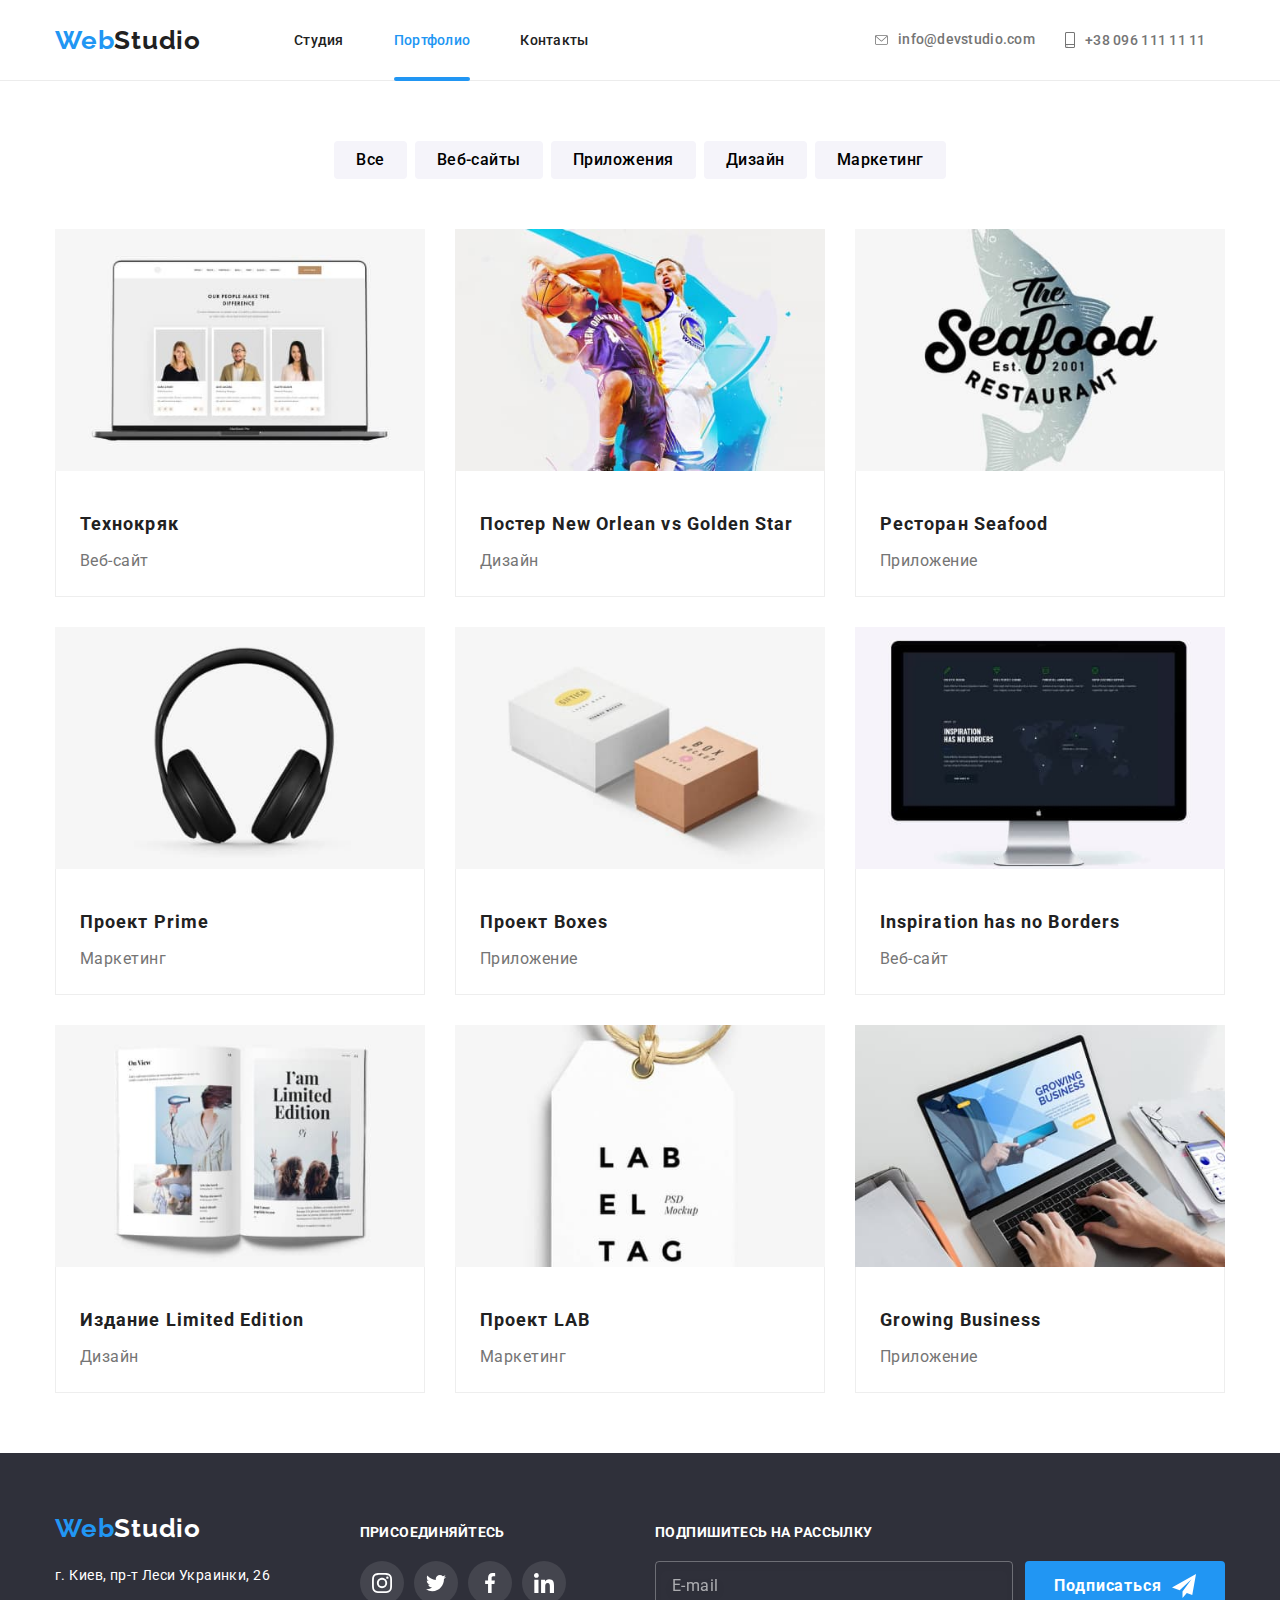
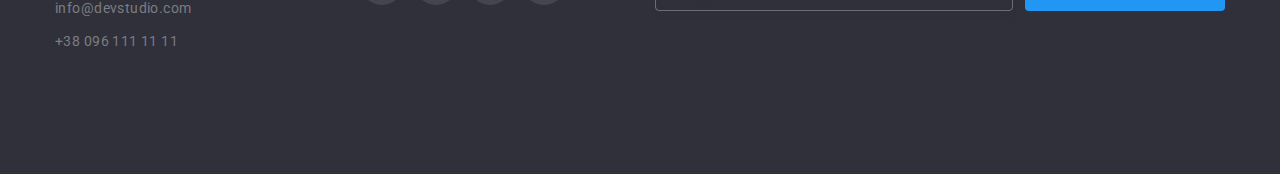
==== commit 90e79db9: "Правки" ====
--- a/portfolio.html
+++ b/portfolio.html
@@ -97,15 +97,10 @@
                             <div class="product__thumb">
                                 <img 
                                 srcset="
-                                ./images/mobile/product-1-450.jpg 450w,
-                                ./images/mobile/product-1-900@2x.jpg 900w,
-                                ./images/tablet/product-1-354.jpg 354w,
-                                ./images/tablet/product-1-708@2x.jpg 708w,
-                                ./images/product-1-370.jpg 370w,
-                                ./images/desktop_x2/product-1-740@2x.jpg 740w
-                                "
-                                sizes="(min-width: 1200px) 33vw, (min-width: 768px) 50vw, 100vw"
-                                src="./images/product-1-370.jpg"
+                                ./images/mobile/product-1-450.jpg 1x,
+                                ./images/mobile/product-1-900@2x.jpg 2x
+                                "
+                                src="./images/mobile/product-1-450.jpg"
                                 alt="Ноутбук" 
                                 class="image" 
                                 >
@@ -124,15 +119,10 @@
                             <div class="product__thumb">
                                 <img
                                 srcset="
-                                ./images/mobile/product-2-450.jpg 450w,
-                                ./images/mobile/product-2-900@2x.jpg 900w,
-                                ./images/tablet/product-2-354.jpg 354w,
-                                ./images/tablet/product-2-708@2x.jpg 708w,
-                                ./images/product-2-370.jpg 370w,
-                                ./images/desktop_x2/product-2-740@2x.jpg 740w
-                                "
-                                sizes="(min-width: 1200px) 33vw, (min-width: 768px) 50vw, 100vw"
-                                src="./images/product-2-370.jpg"
+                                ./images/mobile/product-2-450.jpg 1x,
+                                ./images/mobile/product-2-900@2x.jpg 2x
+                                "
+                                src="./images/mobile/product-2-450.jpg"
                                 alt="Постер" 
                                 class="image" 
                                 >
@@ -151,15 +141,10 @@
                             <div class="product__thumb">
                                 <img
                                  srcset="
-                                 ./images/mobile/product-3-450.jpg 450w,
-                                 ./images/mobile/product-3-900@2x.jpg 900w,
-                                 ./images/tablet/product-3-354.jpg 354w,
-                                 ./images/tablet/product-3-708@2x.jpg 708w,
-                                 ./images/product-3-370.jpg 370w,
-                                 ./images/desktop_x2/product-3-740@2x.jpg 740w
+                                 ./images/mobile/product-3-450.jpg 1x,
+                                 ./images/mobile/product-3-900@2x.jpg 2x,
                                  "
-                                 sizes="(min-width: 1200px) 33vw, (min-width: 768px) 50vw, 100vw"
-                                 src="./images/product-3-370.jpg"
+                                 src="./images/mobile/product-3-450.jpg"
                                 alt="Ресторан" 
                                 class="image" 
                                 >
@@ -178,15 +163,10 @@
                             <div class="product__thumb">
                                 <img 
                                 srcset="
-                                ./images/mobile/product-4-450.jpg 450w,
-                                ./images/mobile/product-4-900@2x.jpg 900w,
-                                ./images/tablet/product-4-354.jpg 354w,
-                                ./images/tablet/product-4-708@2x.jpg 708w,
-                                ./images/product-4-370.jpg 370w,
-                                ./images/desktop_x2/product-4-740@2x.jpg 740w
-                                "
-                                sizes="(min-width: 1200px) 33vw, (min-width: 768px) 50vw, 100vw"
-                                src="./images/product-4-370.jpg"
+                                ./images/mobile/product-4-450.jpg 1x,
+                                ./images/mobile/product-4-900@2x.jpg 2x,
+                                "
+                                src="./images/mobile/product-4-450.jpg"
                                 alt="Наушники" 
                                 class="image" 
                                 >
@@ -205,15 +185,10 @@
                             <div class="product__thumb">
                                 <img 
                                 srcset="
-                                ./images/mobile/product-5-450.jpg 450w,
-                                ./images/mobile/product-5-900@2x.jpg 900w,
-                                ./images/tablet/product-5-354.jpg 354w,
-                                ./images/tablet/product-5-708@2x.jpg 708w,
-                                ./images/product-5-370.jpg 370w,
-                                ./images/desktop_x2/product-5-740@2x.jpg 740w
-                                "
-                                sizes="(min-width: 1200px) 33vw, (min-width: 768px) 50vw, 100vw"
-                                src="./images/product-5-370.jpg"
+                                ./images/mobile/product-5-450.jpg 1x,
+                                ./images/mobile/product-5-900@2x.jpg 2x,
+                                "
+                                src="./images/mobile/product-5-450.jpg"
                                 alt="Коробки" 
                                 class="image" 
                                 >
@@ -232,15 +207,10 @@
                             <div class="product__thumb">
                                 <img 
                                 srcset="
-                                ./images/mobile/product-6-450.jpg 450w,
-                                ./images/mobile/product-6-900@2x.jpg 900w,
-                                ./images/tablet/product-6-354.jpg 354w,
-                                ./images/tablet/product-6-708@2x.jpg 708w,
-                                ./images/product-6-370.jpg 370w,
-                                ./images/desktop_x2/product-6-740@2x.jpg 740w
-                                "
-                                sizes="(min-width: 1200px) 33vw, (min-width: 768px) 50vw, 100vw"
-                                src="./images/product-6-370.jpg"
+                                ./images/mobile/product-6-450.jpg 1x,
+                                ./images/mobile/product-6-900@2x.jpg 2x,
+                                "
+                                src="./images/mobile/product-6-450.jpg"
                                 alt="Монитор"
                                 class="image" 
                                 >
@@ -259,15 +229,10 @@
                             <div class="product__thumb">
                                 <img 
                                 srcset="
-                                ./images/mobile/product-7-450.jpg 450w,
-                                ./images/mobile/product-7-900@2x.jpg 900w,
-                                ./images/tablet/product-7-354.jpg 354w,
-                                ./images/tablet/product-7-708@2x.jpg 708w,
-                                ./images/product-7-370.jpg 370w,
-                                ./images/desktop_x2/product-7-740@2x.jpg 740w
-                                "
-                                sizes="(min-width: 1200px) 33vw, (min-width: 768px) 50vw, 100vw"
-                                src="./images/product-7-370.jpg"
+                                ./images/mobile/product-7-450.jpg 1x,
+                                ./images/mobile/product-7-900@2x.jpg 2x
+                                "
+                                src="./images/mobile/product-7-450.jpg"
                                 alt="Книга" 
                                 class="image" 
                                 >
@@ -286,15 +251,10 @@
                             <div class="product__thumb">
                                 <img
                                 srcset="
-                                ./images/mobile/product-8-450.jpg 450w,
-                                ./images/mobile/product-8-900@2x.jpg 900w,
-                                ./images/tablet/product-8-354.jpg 354w,
-                                ./images/tablet/product-8-708@2x.jpg 708w,
-                                ./images/product-8-370.jpg 370w,
-                                ./images/desktop_x2/product-8-740@2x.jpg 740w
-                                "
-                                sizes="(min-width: 1200px) 33vw, (min-width: 768px) 50vw, 100vw"
-                                src="./images/product-8-370.jpg"
+                                ./images/mobile/product-8-450.jpg 1x,
+                                ./images/mobile/product-8-900@2x.jpg 2x,
+                                "
+                                src="./images/mobile/product-8-450.jpg"
                                 alt="Лейбл" 
                                 class="image" 
                                 >
@@ -313,15 +273,10 @@
                             <div class="product__thumb">
                                 <img 
                                 srcset="
-                                ./images/mobile/product-9-450.jpg 450w,
-                                ./images/mobile/product-9-900@2x.jpg 900w,
-                                ./images/tablet/product-9-354.jpg 354w,
-                                ./images/tablet/product-9-708@2x.jpg 708w,
-                                ./images/product-9-370.jpg 370w,
-                                ./images/desktop_x2/product-9-740@2x.jpg 740w
-                                "
-                                sizes="(min-width: 1200px) 33vw, (min-width: 768px) 50vw, 100vw"
-                                src="./images/product-9-370.jpg"
+                                ./images/mobile/product-9-450.jpg 1x,
+                                ./images/mobile/product-9-900@2x.jpg 2x
+                                "
+                                src="./images/mobile/product-9-450.jpg"
                                 alt="Приложение" 
                                 class="image" 
                                 >
--- a/css/portfolio.min.css
+++ b/css/portfolio.min.css
@@ -1,2 +1,2 @@
-body{font-family:'Roboto', sans-serif;color:#212121}body.modal-open{overflow:hidden}img{max-width:100%}.container{margin:0 auto;padding:0px 15px}@media screen and (min-width: 480px){.container{width:480px}}@media screen and (min-width: 768px){.container{width:768px}}@media screen and (min-width: 1200px){.container{width:1200px}}.list{list-style:none}.section{padding:60px 0}.subscribe{font-weight:700;font-size:14px;line-height:1.1;margin:0 0 20px 0;color:#fff;letter-spacing:0.03em;text-transform:uppercase}.items{padding:0;margin:0}.title{margin:0 0 30px 0;text-align:center;font-weight:700;font-size:36px;line-height:1.2;color:#212121;letter-spacing:0.03em}.image{display:block}.link{text-decoration:none}.visually-hidden{position:absolute;width:1px;height:1px;margin:-1px;border:0;padding:0;white-space:nowrap;-webkit-clip-path:inset(100%);clip-path:inset(100%);clip:rect(0 0 0 0);overflow:hidden}.head-page{position:relative;border-bottom:1px solid #ECECEC}@media screen and (max-width: 767px){.head-page>.container{padding:16px 15px}}@media screen and (min-width: 768px){.head-page>.container{display:-webkit-box;display:-ms-flexbox;display:flex;-webkit-box-pack:justify;-ms-flex-pack:justify;justify-content:space-between}}.logo{font-family:'Raleway', sans-serif;font-weight:700;font-size:26px;line-height:1.2;color:#212121;letter-spacing:0.03em}.logo__style{color:#2196F3}.nav-page{display:-webkit-box;display:-ms-flexbox;display:flex;-webkit-box-align:center;-ms-flex-align:center;align-items:center}@media screen and (max-width: 767px){.nav-page{-webkit-box-pack:justify;-ms-flex-pack:justify;justify-content:space-between}}@media screen and (min-width: 768px){.nav-page{width:100%}}.nav-menu{display:block}@media screen and (min-width: 768px){.nav-menu{margin-left:93px;display:-webkit-box;display:-ms-flexbox;display:flex}}@media screen and (max-width: 767px){.nav-menu__list{margin-bottom:32px}}@media screen and (min-width: 768px){.nav-menu__list{margin-right:50px}.nav-menu__list:last-child{margin:0}}.nav-menu__link{position:relative;display:block;font-weight:500;font-size:40px;line-height:1.175;color:#212121;letter-spacing:0.02em;-webkit-transition:color 250ms cubic-bezier(0.4, 0, 0.2, 1);transition:color 250ms cubic-bezier(0.4, 0, 0.2, 1)}.nav-menu__link:hover,.nav-menu__link:focus{color:#2196F3}@media screen and (max-width: 479px){.nav-menu__link{font-size:20px}}@media screen and (min-width: 768px){.nav-menu__link{padding:32px 0;font-size:14px}}@media screen and (min-width: 768px){.nav-menu__link--blue{color:#2196F3}.nav-menu__link--blue::after{position:absolute;display:block;left:0;bottom:-1px;content:'';width:100%;height:4px;border-radius:2px;background-color:#2196F3}}@media screen and (max-width: 767px){.contacts{display:-webkit-box;display:-ms-flexbox;display:flex;-webkit-box-orient:vertical;-webkit-box-direction:reverse;-ms-flex-direction:column-reverse;flex-direction:column-reverse;margin-bottom:64px}}@media screen and (min-width: 768px){.contacts{display:-webkit-box;display:-ms-flexbox;display:flex;-webkit-box-orient:vertical;-webkit-box-direction:normal;-ms-flex-direction:column;flex-direction:column}}@media screen and (min-width: 1200px){.contacts{-webkit-box-orient:horizontal;-webkit-box-direction:normal;-ms-flex-direction:row;flex-direction:row}}.contacts__list:not(:first-child){margin-bottom:32px}@media screen and (min-width: 768px){.contacts__list:not(:first-child){margin:0}}@media screen and (min-width: 768px){.contacts__list{margin-bottom:10px;width:160px}.contacts__list:last-child{margin-bottom:0}}@media screen and (min-width: 1200px){.contacts__list{margin-right:30px;margin-bottom:0}.contacts__list:last-child{margin:0}}.contacts__link{font-weight:500;font-size:24px;line-height:1.16;color:#757575;letter-spacing:0.02em;-webkit-transition:color 250ms cubic-bezier(0.4, 0, 0.2, 1);transition:color 250ms cubic-bezier(0.4, 0, 0.2, 1)}.contacts__link:hover,.contacts__link:focus{color:#2196F3}@media screen and (max-width: 479px){.contacts__link{font-size:20px;line-height:30px}.contacts__link--blue{font-size:20px;line-height:30px;color:#2196F3}}@media screen and (min-width: 480px) and (max-width: 767px){.contacts__link--blue{font-size:34px;line-height:40px;color:#2196F3}}@media screen and (min-width: 768px){.contacts__link{display:-webkit-box;display:-ms-flexbox;display:flex;-webkit-box-align:center;-ms-flex-align:center;align-items:center;font-size:14px;line-height:1.1}}.contacts__icon{display:none;margin-right:10px;fill:currentColor}@media screen and (min-width: 768px){.contacts__icon{display:block}}.gallery-nav{display:-webkit-box;display:-ms-flexbox;display:flex;-ms-flex-wrap:wrap;flex-wrap:wrap;margin-bottom:50px}@media screen and (min-width: 768px){.gallery-nav{-webkit-box-pack:center;-ms-flex-pack:center;justify-content:center}}@media (max-width: 399px){.gallery-nav{display:block}.gallery-nav__list:not(:last-child){margin-bottom:15px}}@media (min-width: 400px) and (max-width: 767px){.gallery-nav__list{margin-right:8px}.gallery-nav__list:nth-child(3n){margin-right:0}.gallery-nav__list:last-child{margin-right:0}.gallery-nav__list:not(:nth-child(n+4)){margin-bottom:15px}}@media screen and (min-width: 768px){.gallery-nav__list{margin-right:8px}.gallery-nav__list:last-child{margin-right:0}}.gallery-nav__btn{padding:6px 22px;cursor:pointer;background-color:#F5F4FA;text-align:center;font-weight:500;font-size:16px;line-height:1.6;letter-spacing:0.03em;border:none;border-radius:4px;-webkit-transition:background-color 250ms cubic-bezier(0.4, 0, 0.2, 1),color 250ms cubic-bezier(0.4, 0, 0.2, 1),-webkit-box-shadow 250ms cubic-bezier(0.4, 0, 0.2, 1);transition:background-color 250ms cubic-bezier(0.4, 0, 0.2, 1),color 250ms cubic-bezier(0.4, 0, 0.2, 1),-webkit-box-shadow 250ms cubic-bezier(0.4, 0, 0.2, 1);transition:box-shadow 250ms cubic-bezier(0.4, 0, 0.2, 1),background-color 250ms cubic-bezier(0.4, 0, 0.2, 1),color 250ms cubic-bezier(0.4, 0, 0.2, 1);transition:box-shadow 250ms cubic-bezier(0.4, 0, 0.2, 1),background-color 250ms cubic-bezier(0.4, 0, 0.2, 1),color 250ms cubic-bezier(0.4, 0, 0.2, 1),-webkit-box-shadow 250ms cubic-bezier(0.4, 0, 0.2, 1)}.gallery-nav__btn:hover,.gallery-nav__btn:focus{-webkit-box-shadow:0px 3px 1px rgba(0,0,0,0.1),0px 1px 2px rgba(0,0,0,0.08),0px 2px 2px rgba(0,0,0,0.12);box-shadow:0px 3px 1px rgba(0,0,0,0.1),0px 1px 2px rgba(0,0,0,0.08),0px 2px 2px rgba(0,0,0,0.12);background-color:#2196F3;color:#fff}@media screen and (min-width: 768px){.products{display:-webkit-box;display:-ms-flexbox;display:flex;-ms-flex-wrap:wrap;flex-wrap:wrap;margin-right:calc(-1 * 30px);margin-bottom:calc(-1 * 30px)}}.product__list:not(:last-child){margin-bottom:30px}@media screen and (min-width: 768px){.product__list{width:calc((100% - 2 * 30px) / 2);margin-right:30px;margin-bottom:30px;display:-webkit-box;display:-ms-flexbox;display:flex}}@media screen and (min-width: 1200px){.product__list{width:calc((100% - 3 * 30px) / 3)}}.product__link{display:block;-webkit-transition:-webkit-box-shadow 250ms cubic-bezier(0.4, 0, 0.2, 1);transition:-webkit-box-shadow 250ms cubic-bezier(0.4, 0, 0.2, 1);transition:box-shadow 250ms cubic-bezier(0.4, 0, 0.2, 1);transition:box-shadow 250ms cubic-bezier(0.4, 0, 0.2, 1), -webkit-box-shadow 250ms cubic-bezier(0.4, 0, 0.2, 1)}.product__link:hover,.product__link:focus{-webkit-box-shadow:0px 1px 1px rgba(0,0,0,0.12),0px 4px 4px rgba(0,0,0,0.06),1px 4px 6px rgba(0,0,0,0.16);box-shadow:0px 1px 1px rgba(0,0,0,0.12),0px 4px 4px rgba(0,0,0,0.06),1px 4px 6px rgba(0,0,0,0.16)}@media screen and (min-width: 768px){.product__link{-webkit-box-flex:1;-ms-flex-positive:1;flex-grow:1}}.product__thumb{position:relative;overflow:hidden}.product__overlay{padding:63px 24px;position:absolute;width:100%;height:100%;bottom:0;right:0;background-color:rgba(33,150,243,0.9);-webkit-transform:translateY(101%);transform:translateY(101%);-webkit-transition:-webkit-transform 250ms cubic-bezier(0.4, 0, 0.2, 1);transition:-webkit-transform 250ms cubic-bezier(0.4, 0, 0.2, 1);transition:transform 250ms cubic-bezier(0.4, 0, 0.2, 1);transition:transform 250ms cubic-bezier(0.4, 0, 0.2, 1), -webkit-transform 250ms cubic-bezier(0.4, 0, 0.2, 1);text-align:left}.product__link:hover .product__overlay,.product__link:focus .product__overlay{-webkit-transform:translateY(0%);transform:translateY(0%)}.product__text{margin:0;font-weight:400;font-size:18px;line-height:1.5;letter-spacing:0.03em;color:#fff}.product__description{padding:20px 24px;border:1px solid #EEEEEE;border-top:none}.product__name{margin-bottom:4px;text-align:left;font-weight:bold;font-size:18px;line-height:2;letter-spacing:0.06em;color:#212121}.product__discribe{margin:0;font-size:16px;line-height:1.9;color:#757575;letter-spacing:0.03em}.footer{padding:60px 0;background-color:#2F303A}@media screen and (max-width: 1200px){.footer__box{text-align:center}}@media screen and (min-width: 768px){.footer__box{display:-webkit-box;display:-ms-flexbox;display:flex;-webkit-box-align:baseline;-ms-flex-align:baseline;align-items:baseline;-ms-flex-wrap:wrap;flex-wrap:wrap;-ms-flex-pack:distribute;justify-content:space-around}}@media screen and (min-width: 1200px){.footer__box{-webkit-box-pack:justify;-ms-flex-pack:justify;justify-content:space-between}}.logo--geometry{display:inline-block;margin-bottom:20px}.logo--color{color:#fff}.address-box{margin-bottom:60px}.address__street{margin:0 0 9px 0;font-size:14px;font-style:normal;line-height:1.7;letter-spacing:0.03em;color:#fff}.address__item{margin-bottom:9px}.address__item:last-child{margin-bottom:0}.address__link{font-style:normal;font-size:14px;line-height:1.7;letter-spacing:0.03em;color:#ffffff60;-webkit-transition:color 250ms cubic-bezier(0.4, 0, 0.2, 1);transition:color 250ms cubic-bezier(0.4, 0, 0.2, 1)}.address__link:hover,.address__link:focus{color:#2196F3}.social{margin-bottom:60px}.social__lists{display:-webkit-box;display:-ms-flexbox;display:flex;-webkit-box-pack:center;-ms-flex-pack:center;justify-content:center}.social__list{margin-right:10px}.social__list:last-child{margin-right:0}.social__link{display:-webkit-box;display:-ms-flexbox;display:flex;-webkit-box-pack:center;-ms-flex-pack:center;justify-content:center;-webkit-box-align:center;-ms-flex-align:center;align-items:center;width:44px;height:44px;background:rgba(255,255,255,0.1);border-radius:50%;-webkit-transition:background-color 250ms cubic-bezier(0.4, 0, 0.2, 1);transition:background-color 250ms cubic-bezier(0.4, 0, 0.2, 1)}.social__link:hover,.social__link:focus{background-color:#2196F3}.social__icon{fill:#fff}@media screen and (min-width: 1200px){.footer-form{display:-webkit-box;display:-ms-flexbox;display:flex;-webkit-box-align:end;-ms-flex-align:end;align-items:flex-end}}@media screen and (min-width: 768px){.footer-form__field{display:-webkit-box;display:-ms-flexbox;display:flex;-webkit-box-orient:vertical;-webkit-box-direction:normal;-ms-flex-direction:column;flex-direction:column}}.footer-form__input{width:100%;padding:15px 16px;border:1px solid rgba(255,255,255,0.3);-webkit-filter:drop-shadow(0px 4px 4px rgba(0,0,0,0.15));filter:drop-shadow(0px 4px 4px rgba(0,0,0,0.15));border-radius:4px;background-color:transparent;color:#fff;margin:20px 0}.footer-form__input::-webkit-input-placeholder{font-size:16px;line-height:20px;letter-spacing:0.03em;color:rgba(255,255,255,0.6)}.footer-form__input:-ms-input-placeholder{font-size:16px;line-height:20px;letter-spacing:0.03em;color:rgba(255,255,255,0.6)}.footer-form__input::-ms-input-placeholder{font-size:16px;line-height:20px;letter-spacing:0.03em;color:rgba(255,255,255,0.6)}.footer-form__input::placeholder{font-size:16px;line-height:20px;letter-spacing:0.03em;color:rgba(255,255,255,0.6)}@media screen and (min-width: 480px){.footer-form__input{width:450px}}@media screen and (min-width: 768px){.footer-form__input{margin:0}}@media screen and (min-width: 1200px){.footer-form__input{width:358px}}.footer-form__btn{display:-webkit-box;display:-ms-flexbox;display:flex;-webkit-box-pack:center;-ms-flex-pack:center;justify-content:center;-webkit-box-align:center;-ms-flex-align:center;align-items:center;margin:0 auto;width:200px;height:50px;border:none;border-radius:4px;cursor:pointer;font-weight:700;font-size:16px;line-height:1.9;letter-spacing:0.06em;background-color:#2196F3;color:#fff}@media screen and (min-width: 768px){.footer-form__btn{margin:20px auto 0}}@media screen and (min-width: 1200px){.footer-form__btn{margin:0 0 0 12px}}.footer-form__icon{margin-left:10px}.menu-button-open,.menu-button-close{border:none;background-color:transparent;padding:0}.menu-button-open:hover,.menu-button-close:hover,.menu-button-open:focus,.menu-button-close:focus{fill:#2196F3}@media screen and (min-width: 768px){.menu-button-open,.menu-button-close{display:none}}.menu-button-close{position:absolute;top:21px;right:25px}.menu-icon{-webkit-transition:fill 250ms cubic-bezier(0.4, 0, 0.2, 1);transition:fill 250ms cubic-bezier(0.4, 0, 0.2, 1)}.mobile-menu{display:none}@media screen and (min-width: 768px){.mobile-menu{display:-webkit-box;display:-ms-flexbox;display:flex;width:100%;-webkit-box-pack:justify;-ms-flex-pack:justify;justify-content:space-between}}.mobile-menu.is-open{display:block;position:absolute;z-index:2;top:0;left:0;width:100vw;height:100vh;padding:48px 40px;background-color:#fff}.comunity{display:-webkit-box;display:-ms-flexbox;display:flex;-ms-flex-wrap:wrap;flex-wrap:wrap}@media screen and (min-width: 768px){.comunity{display:none}}.comunity__list{margin-right:10px}.comunity__list::after{content:"";border:1px solid rgba(33,33,33,0.2);-webkit-transform:rotate(90deg);transform:rotate(90deg);margin-left:10px}.comunity__list:last-child::after{content:'';display:none}.comunity__link{font-weight:500;font-size:18px;line-height:1.2px;letter-spacing:0.02em;color:#2196F3}@media screen and (max-width: 479px){.comunity__link{font-size:12px}}@media screen and (max-width: 767px){.mobile-box{position:absolute;bottom:48px}}@media screen and (min-width: 768px){.mobile-box{display:-webkit-box;display:-ms-flexbox;display:flex;-webkit-box-align:center;-ms-flex-align:center;align-items:center}}
+body{font-family:'Roboto', sans-serif;color:#212121}body.modal-open{overflow:hidden}img{width:100%;-o-object-fit:cover;object-fit:cover}.container{margin:0 auto;padding:0px 15px}@media screen and (min-width: 480px){.container{width:480px}}@media screen and (min-width: 768px){.container{width:768px}}@media screen and (min-width: 1200px){.container{width:1200px}}.list{list-style:none}.section{padding:60px 0}.subscribe{font-weight:700;font-size:14px;line-height:1.1;margin:0 0 20px 0;color:#fff;letter-spacing:0.03em;text-transform:uppercase}.items{padding:0;margin:0}.title{margin:0 0 30px 0;text-align:center;font-weight:700;font-size:36px;line-height:1.2;color:#212121;letter-spacing:0.03em}.image{display:block}.link{text-decoration:none}.visually-hidden{position:absolute;width:1px;height:1px;margin:-1px;border:0;padding:0;white-space:nowrap;-webkit-clip-path:inset(100%);clip-path:inset(100%);clip:rect(0 0 0 0);overflow:hidden}.head-page{position:relative;border-bottom:1px solid #ECECEC}@media screen and (max-width: 767px){.head-page>.container{padding:16px 15px}}@media screen and (min-width: 768px){.head-page>.container{display:-webkit-box;display:-ms-flexbox;display:flex;-webkit-box-pack:justify;-ms-flex-pack:justify;justify-content:space-between}}.logo{font-family:'Raleway', sans-serif;font-weight:700;font-size:26px;line-height:1.2;color:#212121;letter-spacing:0.03em}.logo__style{color:#2196F3}.nav-page{display:-webkit-box;display:-ms-flexbox;display:flex;-webkit-box-align:center;-ms-flex-align:center;align-items:center}@media screen and (max-width: 767px){.nav-page{-webkit-box-pack:justify;-ms-flex-pack:justify;justify-content:space-between}}@media screen and (min-width: 768px){.nav-page{width:100%}}.nav-menu{display:block}@media screen and (min-width: 768px){.nav-menu{margin-left:93px;display:-webkit-box;display:-ms-flexbox;display:flex}}@media screen and (max-width: 767px){.nav-menu__list{margin-bottom:32px}}@media screen and (min-width: 768px){.nav-menu__list{margin-right:50px}.nav-menu__list:last-child{margin:0}}.nav-menu__link{position:relative;display:block;font-weight:500;font-size:40px;line-height:1.175;color:#212121;letter-spacing:0.02em;-webkit-transition:color 250ms cubic-bezier(0.4, 0, 0.2, 1);transition:color 250ms cubic-bezier(0.4, 0, 0.2, 1)}.nav-menu__link:hover,.nav-menu__link:focus{color:#2196F3}@media screen and (max-width: 479px){.nav-menu__link{font-size:20px}}@media screen and (min-width: 768px){.nav-menu__link{padding:32px 0;font-size:14px}}.nav-menu__link--blue{color:#2196F3}@media screen and (min-width: 768px){.nav-menu__link--blue::after{position:absolute;display:block;left:0;bottom:-1px;content:'';width:100%;height:4px;border-radius:2px;background-color:#2196F3}}@media screen and (max-width: 767px){.contacts{display:-webkit-box;display:-ms-flexbox;display:flex;-webkit-box-orient:vertical;-webkit-box-direction:reverse;-ms-flex-direction:column-reverse;flex-direction:column-reverse;margin-bottom:64px}}@media screen and (min-width: 768px){.contacts{display:-webkit-box;display:-ms-flexbox;display:flex;-webkit-box-orient:vertical;-webkit-box-direction:normal;-ms-flex-direction:column;flex-direction:column}}@media screen and (min-width: 1200px){.contacts{-webkit-box-orient:horizontal;-webkit-box-direction:normal;-ms-flex-direction:row;flex-direction:row}}.contacts__list:not(:first-child){margin-bottom:32px}@media screen and (min-width: 768px){.contacts__list:not(:first-child){margin:0}}@media screen and (min-width: 768px){.contacts__list{margin-bottom:10px;width:160px}.contacts__list:last-child{margin-bottom:0}}@media screen and (min-width: 1200px){.contacts__list{margin-right:30px;margin-bottom:0}.contacts__list:last-child{margin:0}}.contacts__link{font-weight:500;font-size:24px;line-height:1.16;color:#757575;letter-spacing:0.02em;-webkit-transition:color 250ms cubic-bezier(0.4, 0, 0.2, 1);transition:color 250ms cubic-bezier(0.4, 0, 0.2, 1)}.contacts__link:hover,.contacts__link:focus{color:#2196F3}@media screen and (max-width: 479px){.contacts__link{font-size:20px;line-height:30px}.contacts__link--blue{font-size:20px;line-height:30px;color:#2196F3}}@media screen and (min-width: 480px) and (max-width: 767px){.contacts__link--blue{font-size:34px;line-height:40px;color:#2196F3}}@media screen and (min-width: 768px){.contacts__link{display:-webkit-box;display:-ms-flexbox;display:flex;-webkit-box-align:center;-ms-flex-align:center;align-items:center;font-size:14px;line-height:1.1}}.contacts__icon{display:none;margin-right:10px;fill:currentColor}@media screen and (min-width: 768px){.contacts__icon{display:block}}.gallery-nav{display:-webkit-box;display:-ms-flexbox;display:flex;-ms-flex-wrap:wrap;flex-wrap:wrap;margin-bottom:50px}@media screen and (min-width: 768px){.gallery-nav{-webkit-box-pack:center;-ms-flex-pack:center;justify-content:center}}@media (max-width: 399px){.gallery-nav{display:block}.gallery-nav__list:not(:last-child){margin-bottom:15px}}@media (min-width: 400px) and (max-width: 767px){.gallery-nav__list{margin-right:8px}.gallery-nav__list:nth-child(3n){margin-right:0}.gallery-nav__list:last-child{margin-right:0}.gallery-nav__list:not(:nth-child(n+4)){margin-bottom:15px}}@media screen and (min-width: 768px){.gallery-nav__list{margin-right:8px}.gallery-nav__list:last-child{margin-right:0}}.gallery-nav__btn{padding:6px 22px;cursor:pointer;background-color:#F5F4FA;text-align:center;font-weight:500;font-size:16px;line-height:1.6;letter-spacing:0.03em;border:none;border-radius:4px;-webkit-transition:background-color 250ms cubic-bezier(0.4, 0, 0.2, 1),color 250ms cubic-bezier(0.4, 0, 0.2, 1),-webkit-box-shadow 250ms cubic-bezier(0.4, 0, 0.2, 1);transition:background-color 250ms cubic-bezier(0.4, 0, 0.2, 1),color 250ms cubic-bezier(0.4, 0, 0.2, 1),-webkit-box-shadow 250ms cubic-bezier(0.4, 0, 0.2, 1);transition:box-shadow 250ms cubic-bezier(0.4, 0, 0.2, 1),background-color 250ms cubic-bezier(0.4, 0, 0.2, 1),color 250ms cubic-bezier(0.4, 0, 0.2, 1);transition:box-shadow 250ms cubic-bezier(0.4, 0, 0.2, 1),background-color 250ms cubic-bezier(0.4, 0, 0.2, 1),color 250ms cubic-bezier(0.4, 0, 0.2, 1),-webkit-box-shadow 250ms cubic-bezier(0.4, 0, 0.2, 1)}.gallery-nav__btn:hover,.gallery-nav__btn:focus{-webkit-box-shadow:0px 3px 1px rgba(0,0,0,0.1),0px 1px 2px rgba(0,0,0,0.08),0px 2px 2px rgba(0,0,0,0.12);box-shadow:0px 3px 1px rgba(0,0,0,0.1),0px 1px 2px rgba(0,0,0,0.08),0px 2px 2px rgba(0,0,0,0.12);background-color:#2196F3;color:#fff}@media screen and (min-width: 768px){.products{display:-webkit-box;display:-ms-flexbox;display:flex;-ms-flex-wrap:wrap;flex-wrap:wrap;margin-right:calc(-1 * 30px);margin-bottom:calc(-1 * 30px)}}.product__list:not(:last-child){margin-bottom:30px}@media screen and (min-width: 768px){.product__list{width:calc((100% - 2 * 30px) / 2);margin-right:30px;margin-bottom:30px;display:-webkit-box;display:-ms-flexbox;display:flex}}@media screen and (min-width: 1200px){.product__list{width:calc((100% - 3 * 30px) / 3)}}.product__link{display:block;-webkit-transition:-webkit-box-shadow 250ms cubic-bezier(0.4, 0, 0.2, 1);transition:-webkit-box-shadow 250ms cubic-bezier(0.4, 0, 0.2, 1);transition:box-shadow 250ms cubic-bezier(0.4, 0, 0.2, 1);transition:box-shadow 250ms cubic-bezier(0.4, 0, 0.2, 1), -webkit-box-shadow 250ms cubic-bezier(0.4, 0, 0.2, 1)}.product__link:hover,.product__link:focus{-webkit-box-shadow:0px 1px 1px rgba(0,0,0,0.12),0px 4px 4px rgba(0,0,0,0.06),1px 4px 6px rgba(0,0,0,0.16);box-shadow:0px 1px 1px rgba(0,0,0,0.12),0px 4px 4px rgba(0,0,0,0.06),1px 4px 6px rgba(0,0,0,0.16)}@media screen and (min-width: 768px) and (max-width: 1199px){.product__link{display:-webkit-box;display:-ms-flexbox;display:flex;-webkit-box-orient:vertical;-webkit-box-direction:normal;-ms-flex-direction:column;flex-direction:column}}.product__thumb{position:relative;overflow:hidden}.product__overlay{padding:63px 24px;position:absolute;width:100%;height:100%;bottom:0;right:0;background-color:rgba(33,150,243,0.9);-webkit-transform:translateY(101%);transform:translateY(101%);-webkit-transition:-webkit-transform 250ms cubic-bezier(0.4, 0, 0.2, 1);transition:-webkit-transform 250ms cubic-bezier(0.4, 0, 0.2, 1);transition:transform 250ms cubic-bezier(0.4, 0, 0.2, 1);transition:transform 250ms cubic-bezier(0.4, 0, 0.2, 1), -webkit-transform 250ms cubic-bezier(0.4, 0, 0.2, 1);text-align:left}.product__link:hover .product__overlay,.product__link:focus .product__overlay{-webkit-transform:translateY(0%);transform:translateY(0%)}.product__text{margin:0;font-weight:400;font-size:18px;line-height:1.5;letter-spacing:0.03em;color:#fff}.product__description{padding:20px 24px;border:1px solid #EEEEEE;border-top:none;-webkit-box-flex:1;-ms-flex-positive:1;flex-grow:1}.product__name{margin-bottom:4px;text-align:left;font-weight:bold;font-size:18px;line-height:2;letter-spacing:0.06em;color:#212121}.product__discribe{margin:0;font-size:16px;line-height:1.9;color:#757575;letter-spacing:0.03em}.footer{padding:60px 0;background-color:#2F303A}@media screen and (max-width: 1200px){.footer__box{text-align:center}}@media screen and (min-width: 768px){.footer__box{display:-webkit-box;display:-ms-flexbox;display:flex;-webkit-box-align:baseline;-ms-flex-align:baseline;align-items:baseline;-ms-flex-wrap:wrap;flex-wrap:wrap;-ms-flex-pack:distribute;justify-content:space-around}}@media screen and (min-width: 1200px){.footer__box{-webkit-box-pack:justify;-ms-flex-pack:justify;justify-content:space-between}}.logo--geometry{display:inline-block;margin-bottom:20px}.logo--color{color:#fff}.address-box{margin-bottom:60px}.address__street{margin:0 0 9px 0;font-size:14px;font-style:normal;line-height:1.7;letter-spacing:0.03em;color:#fff}.address__item{margin-bottom:9px}.address__item:last-child{margin-bottom:0}.address__link{font-style:normal;font-size:14px;line-height:1.7;letter-spacing:0.03em;color:#ffffff60;-webkit-transition:color 250ms cubic-bezier(0.4, 0, 0.2, 1);transition:color 250ms cubic-bezier(0.4, 0, 0.2, 1)}.address__link:hover,.address__link:focus{color:#2196F3}.social{margin-bottom:60px}.social__lists{display:-webkit-box;display:-ms-flexbox;display:flex;-webkit-box-pack:center;-ms-flex-pack:center;justify-content:center}.social__list{margin-right:10px}.social__list:last-child{margin-right:0}.social__link{display:-webkit-box;display:-ms-flexbox;display:flex;-webkit-box-pack:center;-ms-flex-pack:center;justify-content:center;-webkit-box-align:center;-ms-flex-align:center;align-items:center;width:44px;height:44px;background:rgba(255,255,255,0.1);border-radius:50%;-webkit-transition:background-color 250ms cubic-bezier(0.4, 0, 0.2, 1);transition:background-color 250ms cubic-bezier(0.4, 0, 0.2, 1)}.social__link:hover,.social__link:focus{background-color:#2196F3}.social__icon{fill:#fff}@media screen and (min-width: 1200px){.footer-form{display:-webkit-box;display:-ms-flexbox;display:flex;-webkit-box-align:end;-ms-flex-align:end;align-items:flex-end}}@media screen and (min-width: 768px){.footer-form__field{display:-webkit-box;display:-ms-flexbox;display:flex;-webkit-box-orient:vertical;-webkit-box-direction:normal;-ms-flex-direction:column;flex-direction:column}}.footer-form__input{width:100%;padding:15px 16px;border:1px solid rgba(255,255,255,0.3);-webkit-filter:drop-shadow(0px 4px 4px rgba(0,0,0,0.15));filter:drop-shadow(0px 4px 4px rgba(0,0,0,0.15));border-radius:4px;background-color:transparent;color:#fff;margin:20px 0}.footer-form__input::-webkit-input-placeholder{font-size:16px;line-height:20px;letter-spacing:0.03em;color:rgba(255,255,255,0.6)}.footer-form__input:-ms-input-placeholder{font-size:16px;line-height:20px;letter-spacing:0.03em;color:rgba(255,255,255,0.6)}.footer-form__input::-ms-input-placeholder{font-size:16px;line-height:20px;letter-spacing:0.03em;color:rgba(255,255,255,0.6)}.footer-form__input::placeholder{font-size:16px;line-height:20px;letter-spacing:0.03em;color:rgba(255,255,255,0.6)}@media screen and (min-width: 480px){.footer-form__input{width:450px}}@media screen and (min-width: 768px){.footer-form__input{margin:0}}@media screen and (min-width: 1200px){.footer-form__input{width:358px}}.footer-form__btn{display:-webkit-box;display:-ms-flexbox;display:flex;-webkit-box-pack:center;-ms-flex-pack:center;justify-content:center;-webkit-box-align:center;-ms-flex-align:center;align-items:center;margin:0 auto;width:200px;height:50px;border:none;border-radius:4px;cursor:pointer;font-weight:700;font-size:16px;line-height:1.9;letter-spacing:0.06em;background-color:#2196F3;color:#fff}@media screen and (min-width: 768px){.footer-form__btn{margin:20px auto 0}}@media screen and (min-width: 1200px){.footer-form__btn{margin:0 0 0 12px}}.footer-form__icon{margin-left:10px}.menu-button-open,.menu-button-close{border:none;background-color:transparent;padding:0}.menu-button-open:hover,.menu-button-close:hover,.menu-button-open:focus,.menu-button-close:focus{fill:#2196F3}@media screen and (min-width: 768px){.menu-button-open,.menu-button-close{display:none}}.menu-button-close{position:absolute;top:21px;right:25px}.menu-icon{-webkit-transition:fill 250ms cubic-bezier(0.4, 0, 0.2, 1);transition:fill 250ms cubic-bezier(0.4, 0, 0.2, 1)}.mobile-menu{display:none}@media screen and (min-width: 768px){.mobile-menu{display:-webkit-box;display:-ms-flexbox;display:flex;width:100%;-webkit-box-pack:justify;-ms-flex-pack:justify;justify-content:space-between}}.mobile-menu.is-open{display:block;position:fixed;z-index:2;top:0;left:0;right:0;bottom:0;width:100vw;height:100vh;padding:48px 40px;background-color:#fff}.comunity{display:-webkit-box;display:-ms-flexbox;display:flex;-ms-flex-wrap:wrap;flex-wrap:wrap}@media screen and (min-width: 768px){.comunity{display:none}}.comunity__list{margin-right:10px}.comunity__list::after{content:"";border:1px solid rgba(33,33,33,0.2);-webkit-transform:rotate(90deg);transform:rotate(90deg);margin-left:10px}.comunity__list:last-child::after{content:'';display:none}.comunity__link{font-weight:500;font-size:18px;line-height:1.2px;letter-spacing:0.02em;color:#2196F3}@media screen and (max-width: 479px){.comunity__link{font-size:12px}}@media screen and (max-width: 767px){.mobile-box{position:absolute;bottom:48px}}@media screen and (min-width: 768px){.mobile-box{display:-webkit-box;display:-ms-flexbox;display:flex;-webkit-box-align:center;-ms-flex-align:center;align-items:center}}
 /*# sourceMappingURL=portfolio.min.css.map */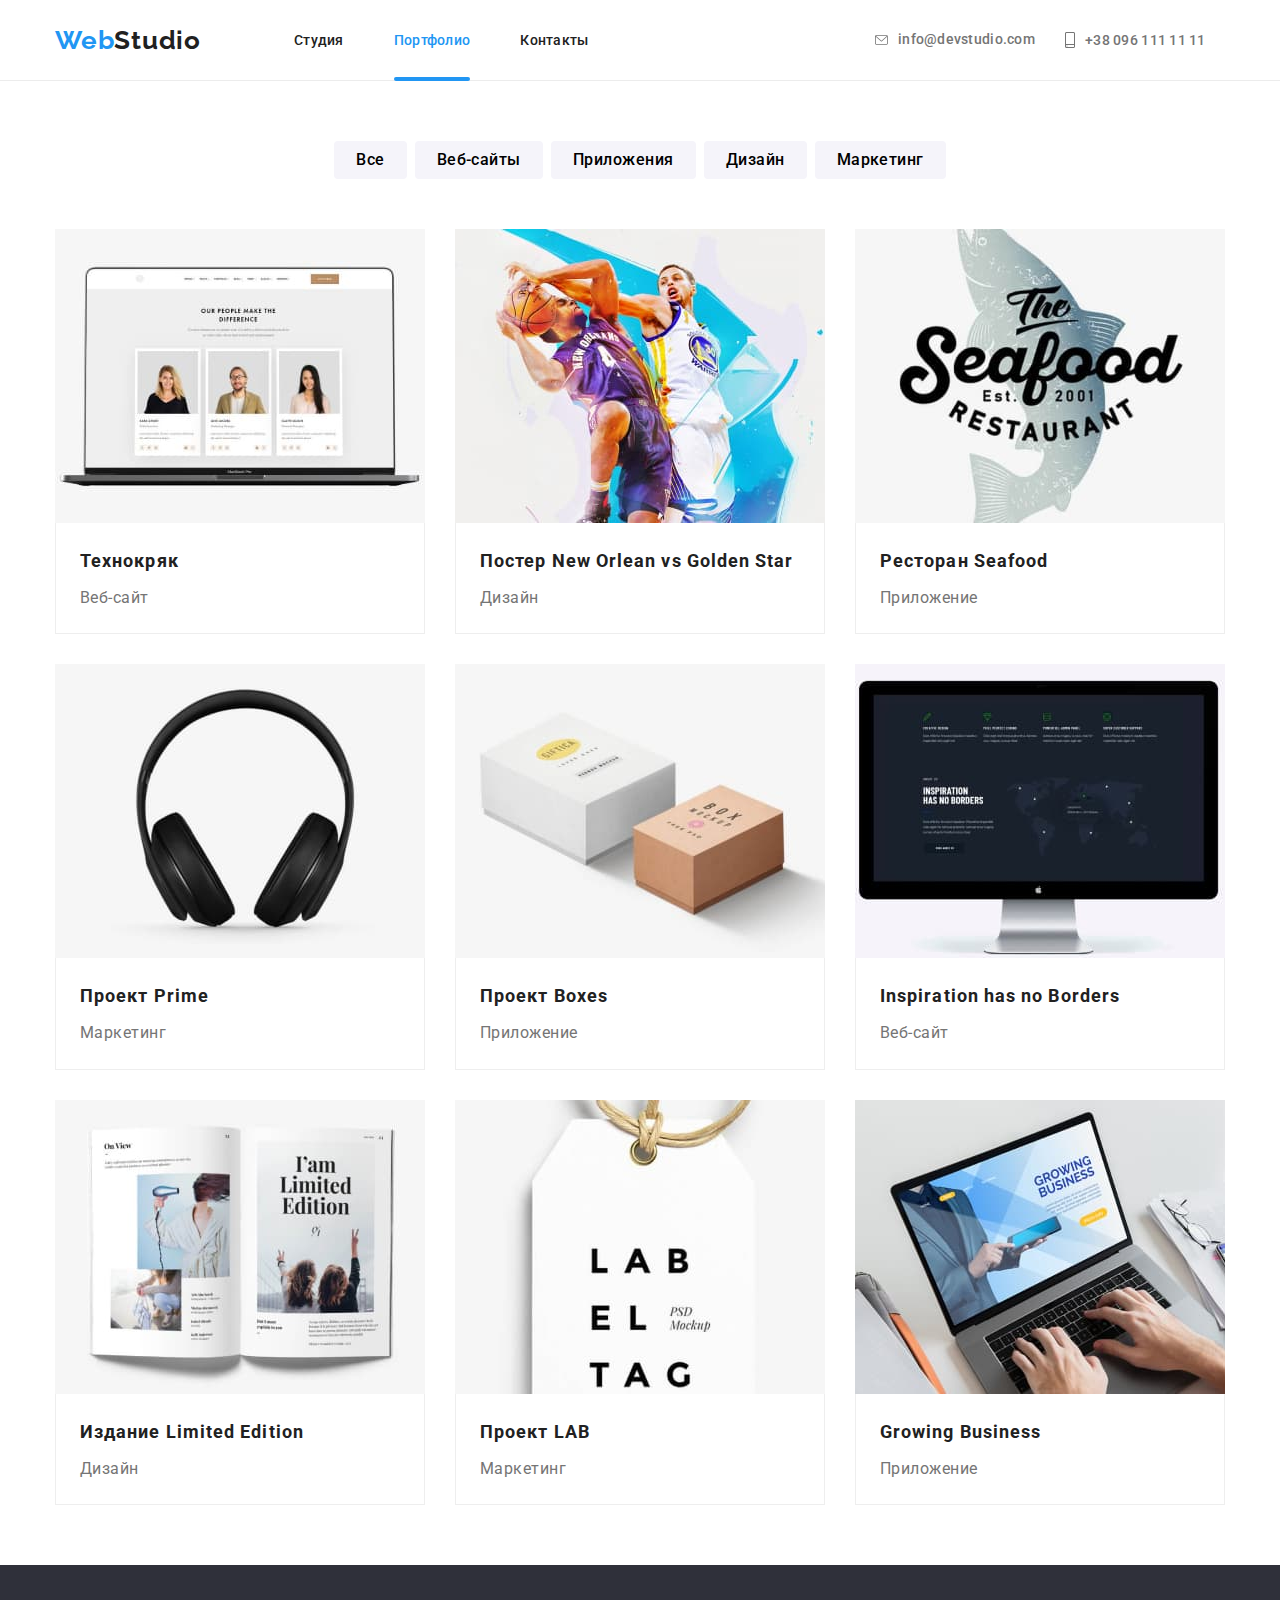
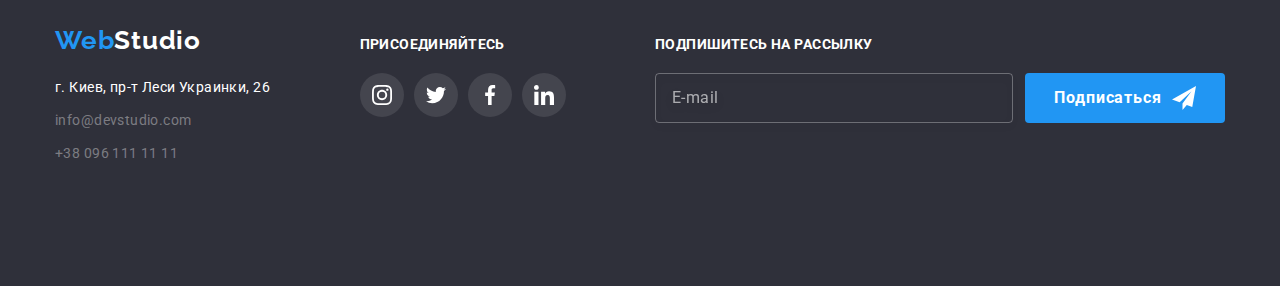
==== commit 5ce88e0c: "Last Change" ====
--- a/portfolio.html
+++ b/portfolio.html
@@ -102,7 +102,7 @@
                                 "
                                 src="./images/mobile/product-1-450.jpg"
                                 alt="Ноутбук" 
-                                class="image" 
+                                class="product__image image" 
                                 >
                                 <div class="product__overlay">
                                     <p class="product__text">Технокряк это современная площадка распространения коронавируса. Компании используют эту платформу для цифрового шпионажа и атак на защищённые сервера конкурентов.</p>
@@ -124,7 +124,7 @@
                                 "
                                 src="./images/mobile/product-2-450.jpg"
                                 alt="Постер" 
-                                class="image" 
+                                class="product__image image" 
                                 >
                                 <div class="product__overlay">
                                     <p class="product__text">Технокряк это современная площадка распространения коронавируса. Компании используют эту платформу для цифрового шпионажа и атак на защищённые сервера конкурентов.</p>
@@ -146,7 +146,7 @@
                                  "
                                  src="./images/mobile/product-3-450.jpg"
                                 alt="Ресторан" 
-                                class="image" 
+                                class="product__image image" 
                                 >
                                 <div class="product__overlay">
                                     <p class="product__text">Технокряк это современная площадка распространения коронавируса. Компании используют эту платформу для цифрового шпионажа и атак на защищённые сервера конкурентов.</p>
@@ -168,7 +168,7 @@
                                 "
                                 src="./images/mobile/product-4-450.jpg"
                                 alt="Наушники" 
-                                class="image" 
+                                class="product__image image" 
                                 >
                                 <div class="product__overlay">
                                     <p class="product__text">Технокряк это современная площадка распространения коронавируса. Компании используют эту платформу для цифрового шпионажа и атак на защищённые сервера конкурентов.</p>
@@ -190,7 +190,7 @@
                                 "
                                 src="./images/mobile/product-5-450.jpg"
                                 alt="Коробки" 
-                                class="image" 
+                                class="product__image image" 
                                 >
                                 <div class="product__overlay">
                                     <p class="product__text">Технокряк это современная площадка распространения коронавируса. Компании используют эту платформу для цифрового шпионажа и атак на защищённые сервера конкурентов.</p>
@@ -212,7 +212,7 @@
                                 "
                                 src="./images/mobile/product-6-450.jpg"
                                 alt="Монитор"
-                                class="image" 
+                                class="product__image image" 
                                 >
                                 <div class="product__overlay">
                                     <p class="product__text">Технокряк это современная площадка распространения коронавируса. Компании используют эту платформу для цифрового шпионажа и атак на защищённые сервера конкурентов.</p>
@@ -234,7 +234,7 @@
                                 "
                                 src="./images/mobile/product-7-450.jpg"
                                 alt="Книга" 
-                                class="image" 
+                                class="product__image image" 
                                 >
                                 <div class="product__overlay">
                                     <p class="product__text">Технокряк это современная площадка распространения коронавируса. Компании используют эту платформу для цифрового шпионажа и атак на защищённые сервера конкурентов.</p>
@@ -256,7 +256,7 @@
                                 "
                                 src="./images/mobile/product-8-450.jpg"
                                 alt="Лейбл" 
-                                class="image" 
+                                class="product__image image" 
                                 >
                                 <div class="product__overlay">
                                     <p class="product__text">Технокряк это современная площадка распространения коронавируса. Компании используют эту платформу для цифрового шпионажа и атак на защищённые сервера конкурентов.</p>
@@ -278,7 +278,7 @@
                                 "
                                 src="./images/mobile/product-9-450.jpg"
                                 alt="Приложение" 
-                                class="image" 
+                                class="product__image image" 
                                 >
                                 <div class="product__overlay">
                                     <p class="product__text">Технокряк это современная площадка распространения коронавируса. Компании используют эту платформу для цифрового шпионажа и атак на защищённые сервера конкурентов.</p>                                    
--- a/css/portfolio.min.css
+++ b/css/portfolio.min.css
@@ -1,2 +1,2 @@
-body{font-family:'Roboto', sans-serif;color:#212121}body.modal-open{overflow:hidden}img{width:100%;-o-object-fit:cover;object-fit:cover}.container{margin:0 auto;padding:0px 15px}@media screen and (min-width: 480px){.container{width:480px}}@media screen and (min-width: 768px){.container{width:768px}}@media screen and (min-width: 1200px){.container{width:1200px}}.list{list-style:none}.section{padding:60px 0}.subscribe{font-weight:700;font-size:14px;line-height:1.1;margin:0 0 20px 0;color:#fff;letter-spacing:0.03em;text-transform:uppercase}.items{padding:0;margin:0}.title{margin:0 0 30px 0;text-align:center;font-weight:700;font-size:36px;line-height:1.2;color:#212121;letter-spacing:0.03em}.image{display:block}.link{text-decoration:none}.visually-hidden{position:absolute;width:1px;height:1px;margin:-1px;border:0;padding:0;white-space:nowrap;-webkit-clip-path:inset(100%);clip-path:inset(100%);clip:rect(0 0 0 0);overflow:hidden}.head-page{position:relative;border-bottom:1px solid #ECECEC}@media screen and (max-width: 767px){.head-page>.container{padding:16px 15px}}@media screen and (min-width: 768px){.head-page>.container{display:-webkit-box;display:-ms-flexbox;display:flex;-webkit-box-pack:justify;-ms-flex-pack:justify;justify-content:space-between}}.logo{font-family:'Raleway', sans-serif;font-weight:700;font-size:26px;line-height:1.2;color:#212121;letter-spacing:0.03em}.logo__style{color:#2196F3}.nav-page{display:-webkit-box;display:-ms-flexbox;display:flex;-webkit-box-align:center;-ms-flex-align:center;align-items:center}@media screen and (max-width: 767px){.nav-page{-webkit-box-pack:justify;-ms-flex-pack:justify;justify-content:space-between}}@media screen and (min-width: 768px){.nav-page{width:100%}}.nav-menu{display:block}@media screen and (min-width: 768px){.nav-menu{margin-left:93px;display:-webkit-box;display:-ms-flexbox;display:flex}}@media screen and (max-width: 767px){.nav-menu__list{margin-bottom:32px}}@media screen and (min-width: 768px){.nav-menu__list{margin-right:50px}.nav-menu__list:last-child{margin:0}}.nav-menu__link{position:relative;display:block;font-weight:500;font-size:40px;line-height:1.175;color:#212121;letter-spacing:0.02em;-webkit-transition:color 250ms cubic-bezier(0.4, 0, 0.2, 1);transition:color 250ms cubic-bezier(0.4, 0, 0.2, 1)}.nav-menu__link:hover,.nav-menu__link:focus{color:#2196F3}@media screen and (max-width: 479px){.nav-menu__link{font-size:20px}}@media screen and (min-width: 768px){.nav-menu__link{padding:32px 0;font-size:14px}}.nav-menu__link--blue{color:#2196F3}@media screen and (min-width: 768px){.nav-menu__link--blue::after{position:absolute;display:block;left:0;bottom:-1px;content:'';width:100%;height:4px;border-radius:2px;background-color:#2196F3}}@media screen and (max-width: 767px){.contacts{display:-webkit-box;display:-ms-flexbox;display:flex;-webkit-box-orient:vertical;-webkit-box-direction:reverse;-ms-flex-direction:column-reverse;flex-direction:column-reverse;margin-bottom:64px}}@media screen and (min-width: 768px){.contacts{display:-webkit-box;display:-ms-flexbox;display:flex;-webkit-box-orient:vertical;-webkit-box-direction:normal;-ms-flex-direction:column;flex-direction:column}}@media screen and (min-width: 1200px){.contacts{-webkit-box-orient:horizontal;-webkit-box-direction:normal;-ms-flex-direction:row;flex-direction:row}}.contacts__list:not(:first-child){margin-bottom:32px}@media screen and (min-width: 768px){.contacts__list:not(:first-child){margin:0}}@media screen and (min-width: 768px){.contacts__list{margin-bottom:10px;width:160px}.contacts__list:last-child{margin-bottom:0}}@media screen and (min-width: 1200px){.contacts__list{margin-right:30px;margin-bottom:0}.contacts__list:last-child{margin:0}}.contacts__link{font-weight:500;font-size:24px;line-height:1.16;color:#757575;letter-spacing:0.02em;-webkit-transition:color 250ms cubic-bezier(0.4, 0, 0.2, 1);transition:color 250ms cubic-bezier(0.4, 0, 0.2, 1)}.contacts__link:hover,.contacts__link:focus{color:#2196F3}@media screen and (max-width: 479px){.contacts__link{font-size:20px;line-height:30px}.contacts__link--blue{font-size:20px;line-height:30px;color:#2196F3}}@media screen and (min-width: 480px) and (max-width: 767px){.contacts__link--blue{font-size:34px;line-height:40px;color:#2196F3}}@media screen and (min-width: 768px){.contacts__link{display:-webkit-box;display:-ms-flexbox;display:flex;-webkit-box-align:center;-ms-flex-align:center;align-items:center;font-size:14px;line-height:1.1}}.contacts__icon{display:none;margin-right:10px;fill:currentColor}@media screen and (min-width: 768px){.contacts__icon{display:block}}.gallery-nav{display:-webkit-box;display:-ms-flexbox;display:flex;-ms-flex-wrap:wrap;flex-wrap:wrap;margin-bottom:50px}@media screen and (min-width: 768px){.gallery-nav{-webkit-box-pack:center;-ms-flex-pack:center;justify-content:center}}@media (max-width: 399px){.gallery-nav{display:block}.gallery-nav__list:not(:last-child){margin-bottom:15px}}@media (min-width: 400px) and (max-width: 767px){.gallery-nav__list{margin-right:8px}.gallery-nav__list:nth-child(3n){margin-right:0}.gallery-nav__list:last-child{margin-right:0}.gallery-nav__list:not(:nth-child(n+4)){margin-bottom:15px}}@media screen and (min-width: 768px){.gallery-nav__list{margin-right:8px}.gallery-nav__list:last-child{margin-right:0}}.gallery-nav__btn{padding:6px 22px;cursor:pointer;background-color:#F5F4FA;text-align:center;font-weight:500;font-size:16px;line-height:1.6;letter-spacing:0.03em;border:none;border-radius:4px;-webkit-transition:background-color 250ms cubic-bezier(0.4, 0, 0.2, 1),color 250ms cubic-bezier(0.4, 0, 0.2, 1),-webkit-box-shadow 250ms cubic-bezier(0.4, 0, 0.2, 1);transition:background-color 250ms cubic-bezier(0.4, 0, 0.2, 1),color 250ms cubic-bezier(0.4, 0, 0.2, 1),-webkit-box-shadow 250ms cubic-bezier(0.4, 0, 0.2, 1);transition:box-shadow 250ms cubic-bezier(0.4, 0, 0.2, 1),background-color 250ms cubic-bezier(0.4, 0, 0.2, 1),color 250ms cubic-bezier(0.4, 0, 0.2, 1);transition:box-shadow 250ms cubic-bezier(0.4, 0, 0.2, 1),background-color 250ms cubic-bezier(0.4, 0, 0.2, 1),color 250ms cubic-bezier(0.4, 0, 0.2, 1),-webkit-box-shadow 250ms cubic-bezier(0.4, 0, 0.2, 1)}.gallery-nav__btn:hover,.gallery-nav__btn:focus{-webkit-box-shadow:0px 3px 1px rgba(0,0,0,0.1),0px 1px 2px rgba(0,0,0,0.08),0px 2px 2px rgba(0,0,0,0.12);box-shadow:0px 3px 1px rgba(0,0,0,0.1),0px 1px 2px rgba(0,0,0,0.08),0px 2px 2px rgba(0,0,0,0.12);background-color:#2196F3;color:#fff}@media screen and (min-width: 768px){.products{display:-webkit-box;display:-ms-flexbox;display:flex;-ms-flex-wrap:wrap;flex-wrap:wrap;margin-right:calc(-1 * 30px);margin-bottom:calc(-1 * 30px)}}.product__list:not(:last-child){margin-bottom:30px}@media screen and (min-width: 768px){.product__list{width:calc((100% - 2 * 30px) / 2);margin-right:30px;margin-bottom:30px;display:-webkit-box;display:-ms-flexbox;display:flex}}@media screen and (min-width: 1200px){.product__list{width:calc((100% - 3 * 30px) / 3)}}.product__link{display:block;-webkit-transition:-webkit-box-shadow 250ms cubic-bezier(0.4, 0, 0.2, 1);transition:-webkit-box-shadow 250ms cubic-bezier(0.4, 0, 0.2, 1);transition:box-shadow 250ms cubic-bezier(0.4, 0, 0.2, 1);transition:box-shadow 250ms cubic-bezier(0.4, 0, 0.2, 1), -webkit-box-shadow 250ms cubic-bezier(0.4, 0, 0.2, 1)}.product__link:hover,.product__link:focus{-webkit-box-shadow:0px 1px 1px rgba(0,0,0,0.12),0px 4px 4px rgba(0,0,0,0.06),1px 4px 6px rgba(0,0,0,0.16);box-shadow:0px 1px 1px rgba(0,0,0,0.12),0px 4px 4px rgba(0,0,0,0.06),1px 4px 6px rgba(0,0,0,0.16)}@media screen and (min-width: 768px) and (max-width: 1199px){.product__link{display:-webkit-box;display:-ms-flexbox;display:flex;-webkit-box-orient:vertical;-webkit-box-direction:normal;-ms-flex-direction:column;flex-direction:column}}.product__thumb{position:relative;overflow:hidden}.product__overlay{padding:63px 24px;position:absolute;width:100%;height:100%;bottom:0;right:0;background-color:rgba(33,150,243,0.9);-webkit-transform:translateY(101%);transform:translateY(101%);-webkit-transition:-webkit-transform 250ms cubic-bezier(0.4, 0, 0.2, 1);transition:-webkit-transform 250ms cubic-bezier(0.4, 0, 0.2, 1);transition:transform 250ms cubic-bezier(0.4, 0, 0.2, 1);transition:transform 250ms cubic-bezier(0.4, 0, 0.2, 1), -webkit-transform 250ms cubic-bezier(0.4, 0, 0.2, 1);text-align:left}.product__link:hover .product__overlay,.product__link:focus .product__overlay{-webkit-transform:translateY(0%);transform:translateY(0%)}.product__text{margin:0;font-weight:400;font-size:18px;line-height:1.5;letter-spacing:0.03em;color:#fff}.product__description{padding:20px 24px;border:1px solid #EEEEEE;border-top:none;-webkit-box-flex:1;-ms-flex-positive:1;flex-grow:1}.product__name{margin-bottom:4px;text-align:left;font-weight:bold;font-size:18px;line-height:2;letter-spacing:0.06em;color:#212121}.product__discribe{margin:0;font-size:16px;line-height:1.9;color:#757575;letter-spacing:0.03em}.footer{padding:60px 0;background-color:#2F303A}@media screen and (max-width: 1200px){.footer__box{text-align:center}}@media screen and (min-width: 768px){.footer__box{display:-webkit-box;display:-ms-flexbox;display:flex;-webkit-box-align:baseline;-ms-flex-align:baseline;align-items:baseline;-ms-flex-wrap:wrap;flex-wrap:wrap;-ms-flex-pack:distribute;justify-content:space-around}}@media screen and (min-width: 1200px){.footer__box{-webkit-box-pack:justify;-ms-flex-pack:justify;justify-content:space-between}}.logo--geometry{display:inline-block;margin-bottom:20px}.logo--color{color:#fff}.address-box{margin-bottom:60px}.address__street{margin:0 0 9px 0;font-size:14px;font-style:normal;line-height:1.7;letter-spacing:0.03em;color:#fff}.address__item{margin-bottom:9px}.address__item:last-child{margin-bottom:0}.address__link{font-style:normal;font-size:14px;line-height:1.7;letter-spacing:0.03em;color:#ffffff60;-webkit-transition:color 250ms cubic-bezier(0.4, 0, 0.2, 1);transition:color 250ms cubic-bezier(0.4, 0, 0.2, 1)}.address__link:hover,.address__link:focus{color:#2196F3}.social{margin-bottom:60px}.social__lists{display:-webkit-box;display:-ms-flexbox;display:flex;-webkit-box-pack:center;-ms-flex-pack:center;justify-content:center}.social__list{margin-right:10px}.social__list:last-child{margin-right:0}.social__link{display:-webkit-box;display:-ms-flexbox;display:flex;-webkit-box-pack:center;-ms-flex-pack:center;justify-content:center;-webkit-box-align:center;-ms-flex-align:center;align-items:center;width:44px;height:44px;background:rgba(255,255,255,0.1);border-radius:50%;-webkit-transition:background-color 250ms cubic-bezier(0.4, 0, 0.2, 1);transition:background-color 250ms cubic-bezier(0.4, 0, 0.2, 1)}.social__link:hover,.social__link:focus{background-color:#2196F3}.social__icon{fill:#fff}@media screen and (min-width: 1200px){.footer-form{display:-webkit-box;display:-ms-flexbox;display:flex;-webkit-box-align:end;-ms-flex-align:end;align-items:flex-end}}@media screen and (min-width: 768px){.footer-form__field{display:-webkit-box;display:-ms-flexbox;display:flex;-webkit-box-orient:vertical;-webkit-box-direction:normal;-ms-flex-direction:column;flex-direction:column}}.footer-form__input{width:100%;padding:15px 16px;border:1px solid rgba(255,255,255,0.3);-webkit-filter:drop-shadow(0px 4px 4px rgba(0,0,0,0.15));filter:drop-shadow(0px 4px 4px rgba(0,0,0,0.15));border-radius:4px;background-color:transparent;color:#fff;margin:20px 0}.footer-form__input::-webkit-input-placeholder{font-size:16px;line-height:20px;letter-spacing:0.03em;color:rgba(255,255,255,0.6)}.footer-form__input:-ms-input-placeholder{font-size:16px;line-height:20px;letter-spacing:0.03em;color:rgba(255,255,255,0.6)}.footer-form__input::-ms-input-placeholder{font-size:16px;line-height:20px;letter-spacing:0.03em;color:rgba(255,255,255,0.6)}.footer-form__input::placeholder{font-size:16px;line-height:20px;letter-spacing:0.03em;color:rgba(255,255,255,0.6)}@media screen and (min-width: 480px){.footer-form__input{width:450px}}@media screen and (min-width: 768px){.footer-form__input{margin:0}}@media screen and (min-width: 1200px){.footer-form__input{width:358px}}.footer-form__btn{display:-webkit-box;display:-ms-flexbox;display:flex;-webkit-box-pack:center;-ms-flex-pack:center;justify-content:center;-webkit-box-align:center;-ms-flex-align:center;align-items:center;margin:0 auto;width:200px;height:50px;border:none;border-radius:4px;cursor:pointer;font-weight:700;font-size:16px;line-height:1.9;letter-spacing:0.06em;background-color:#2196F3;color:#fff}@media screen and (min-width: 768px){.footer-form__btn{margin:20px auto 0}}@media screen and (min-width: 1200px){.footer-form__btn{margin:0 0 0 12px}}.footer-form__icon{margin-left:10px}.menu-button-open,.menu-button-close{border:none;background-color:transparent;padding:0}.menu-button-open:hover,.menu-button-close:hover,.menu-button-open:focus,.menu-button-close:focus{fill:#2196F3}@media screen and (min-width: 768px){.menu-button-open,.menu-button-close{display:none}}.menu-button-close{position:absolute;top:21px;right:25px}.menu-icon{-webkit-transition:fill 250ms cubic-bezier(0.4, 0, 0.2, 1);transition:fill 250ms cubic-bezier(0.4, 0, 0.2, 1)}.mobile-menu{display:none}@media screen and (min-width: 768px){.mobile-menu{display:-webkit-box;display:-ms-flexbox;display:flex;width:100%;-webkit-box-pack:justify;-ms-flex-pack:justify;justify-content:space-between}}.mobile-menu.is-open{display:block;position:fixed;z-index:2;top:0;left:0;right:0;bottom:0;width:100vw;height:100vh;padding:48px 40px;background-color:#fff}.comunity{display:-webkit-box;display:-ms-flexbox;display:flex;-ms-flex-wrap:wrap;flex-wrap:wrap}@media screen and (min-width: 768px){.comunity{display:none}}.comunity__list{margin-right:10px}.comunity__list::after{content:"";border:1px solid rgba(33,33,33,0.2);-webkit-transform:rotate(90deg);transform:rotate(90deg);margin-left:10px}.comunity__list:last-child::after{content:'';display:none}.comunity__link{font-weight:500;font-size:18px;line-height:1.2px;letter-spacing:0.02em;color:#2196F3}@media screen and (max-width: 479px){.comunity__link{font-size:12px}}@media screen and (max-width: 767px){.mobile-box{position:absolute;bottom:48px}}@media screen and (min-width: 768px){.mobile-box{display:-webkit-box;display:-ms-flexbox;display:flex;-webkit-box-align:center;-ms-flex-align:center;align-items:center}}
+body{font-family:'Roboto', sans-serif;color:#212121}body.modal-open{overflow:hidden}img{width:100%;-o-object-fit:cover;object-fit:cover}.container{margin:0 auto;padding:0px 15px}@media screen and (min-width: 480px){.container{width:480px}}@media screen and (min-width: 768px){.container{width:768px}}@media screen and (min-width: 1200px){.container{width:1200px}}.list{list-style:none}.section{padding:60px 0}.subscribe{font-weight:700;font-size:14px;line-height:1.1;margin:0 0 20px 0;color:#fff;letter-spacing:0.03em;text-transform:uppercase}.items{padding:0;margin:0}.title{margin:0 0 30px 0;text-align:center;font-weight:700;font-size:36px;line-height:1.2;color:#212121;letter-spacing:0.03em}.image{display:block}.link{text-decoration:none}.visually-hidden{position:absolute;width:1px;height:1px;margin:-1px;border:0;padding:0;white-space:nowrap;-webkit-clip-path:inset(100%);clip-path:inset(100%);clip:rect(0 0 0 0);overflow:hidden}.head-page{position:relative;border-bottom:1px solid #ECECEC}@media screen and (max-width: 767px){.head-page>.container{padding:16px 15px}}@media screen and (min-width: 768px){.head-page>.container{display:-webkit-box;display:-ms-flexbox;display:flex;-webkit-box-pack:justify;-ms-flex-pack:justify;justify-content:space-between}}.logo{font-family:'Raleway', sans-serif;font-weight:700;font-size:26px;line-height:1.2;color:#212121;letter-spacing:0.03em}.logo__style{color:#2196F3}.nav-page{display:-webkit-box;display:-ms-flexbox;display:flex;-webkit-box-align:center;-ms-flex-align:center;align-items:center}@media screen and (max-width: 767px){.nav-page{-webkit-box-pack:justify;-ms-flex-pack:justify;justify-content:space-between}}@media screen and (min-width: 768px){.nav-page{width:100%}}.nav-menu{display:block}@media screen and (min-width: 768px){.nav-menu{margin-left:93px;display:-webkit-box;display:-ms-flexbox;display:flex}}@media screen and (max-width: 767px){.nav-menu__list{margin-bottom:32px}}@media screen and (min-width: 768px){.nav-menu__list{margin-right:50px}.nav-menu__list:last-child{margin:0}}.nav-menu__link{position:relative;display:block;font-weight:500;font-size:40px;line-height:1.175;color:#212121;letter-spacing:0.02em;-webkit-transition:color 250ms cubic-bezier(0.4, 0, 0.2, 1);transition:color 250ms cubic-bezier(0.4, 0, 0.2, 1)}.nav-menu__link:hover,.nav-menu__link:focus{color:#2196F3}@media screen and (max-width: 479px){.nav-menu__link{font-size:20px}}@media screen and (min-width: 768px){.nav-menu__link{padding:32px 0;font-size:14px}}.nav-menu__link--blue{color:#2196F3}@media screen and (min-width: 768px){.nav-menu__link--blue::after{position:absolute;display:block;left:0;bottom:-1px;content:'';width:100%;height:4px;border-radius:2px;background-color:#2196F3}}@media screen and (max-width: 767px){.contacts{display:-webkit-box;display:-ms-flexbox;display:flex;-webkit-box-orient:vertical;-webkit-box-direction:reverse;-ms-flex-direction:column-reverse;flex-direction:column-reverse;margin-bottom:64px}}@media screen and (min-width: 768px){.contacts{display:-webkit-box;display:-ms-flexbox;display:flex;-webkit-box-orient:vertical;-webkit-box-direction:normal;-ms-flex-direction:column;flex-direction:column}}@media screen and (min-width: 1200px){.contacts{-webkit-box-orient:horizontal;-webkit-box-direction:normal;-ms-flex-direction:row;flex-direction:row}}.contacts__list:not(:first-child){margin-bottom:32px}@media screen and (min-width: 768px){.contacts__list:not(:first-child){margin:0}}@media screen and (min-width: 768px){.contacts__list{margin-bottom:10px;width:160px}.contacts__list:last-child{margin-bottom:0}}@media screen and (min-width: 1200px){.contacts__list{margin-right:30px;margin-bottom:0}.contacts__list:last-child{margin:0}}.contacts__link{font-weight:500;font-size:24px;line-height:1.16;color:#757575;letter-spacing:0.02em;-webkit-transition:color 250ms cubic-bezier(0.4, 0, 0.2, 1);transition:color 250ms cubic-bezier(0.4, 0, 0.2, 1)}.contacts__link:hover,.contacts__link:focus{color:#2196F3}@media screen and (max-width: 479px){.contacts__link{font-size:20px;line-height:30px}.contacts__link--blue{font-size:20px;line-height:30px;color:#2196F3}}@media screen and (min-width: 480px) and (max-width: 767px){.contacts__link--blue{font-size:34px;line-height:40px;color:#2196F3}}@media screen and (min-width: 768px){.contacts__link{display:-webkit-box;display:-ms-flexbox;display:flex;-webkit-box-align:center;-ms-flex-align:center;align-items:center;font-size:14px;line-height:1.1}}.contacts__icon{display:none;margin-right:10px;fill:currentColor}@media screen and (min-width: 768px){.contacts__icon{display:block}}.gallery-nav{display:-webkit-box;display:-ms-flexbox;display:flex;-ms-flex-wrap:wrap;flex-wrap:wrap;margin-bottom:50px}@media screen and (min-width: 768px){.gallery-nav{-webkit-box-pack:center;-ms-flex-pack:center;justify-content:center}}@media (max-width: 399px){.gallery-nav{display:block}.gallery-nav__list:not(:last-child){margin-bottom:15px}}@media (min-width: 400px) and (max-width: 767px){.gallery-nav__list{margin-right:8px}.gallery-nav__list:nth-child(3n){margin-right:0}.gallery-nav__list:last-child{margin-right:0}.gallery-nav__list:not(:nth-child(n+4)){margin-bottom:15px}}@media screen and (min-width: 768px){.gallery-nav__list{margin-right:8px}.gallery-nav__list:last-child{margin-right:0}}.gallery-nav__btn{padding:6px 22px;cursor:pointer;background-color:#F5F4FA;text-align:center;font-weight:500;font-size:16px;line-height:1.6;letter-spacing:0.03em;border:none;border-radius:4px;-webkit-transition:background-color 250ms cubic-bezier(0.4, 0, 0.2, 1),color 250ms cubic-bezier(0.4, 0, 0.2, 1),-webkit-box-shadow 250ms cubic-bezier(0.4, 0, 0.2, 1);transition:background-color 250ms cubic-bezier(0.4, 0, 0.2, 1),color 250ms cubic-bezier(0.4, 0, 0.2, 1),-webkit-box-shadow 250ms cubic-bezier(0.4, 0, 0.2, 1);transition:box-shadow 250ms cubic-bezier(0.4, 0, 0.2, 1),background-color 250ms cubic-bezier(0.4, 0, 0.2, 1),color 250ms cubic-bezier(0.4, 0, 0.2, 1);transition:box-shadow 250ms cubic-bezier(0.4, 0, 0.2, 1),background-color 250ms cubic-bezier(0.4, 0, 0.2, 1),color 250ms cubic-bezier(0.4, 0, 0.2, 1),-webkit-box-shadow 250ms cubic-bezier(0.4, 0, 0.2, 1)}.gallery-nav__btn:hover,.gallery-nav__btn:focus{-webkit-box-shadow:0px 3px 1px rgba(0,0,0,0.1),0px 1px 2px rgba(0,0,0,0.08),0px 2px 2px rgba(0,0,0,0.12);box-shadow:0px 3px 1px rgba(0,0,0,0.1),0px 1px 2px rgba(0,0,0,0.08),0px 2px 2px rgba(0,0,0,0.12);background-color:#2196F3;color:#fff}@media screen and (min-width: 768px){.products{display:-webkit-box;display:-ms-flexbox;display:flex;-ms-flex-wrap:wrap;flex-wrap:wrap;margin-right:calc(-1 * 30px);margin-bottom:calc(-1 * 30px)}}.product__list:not(:last-child){margin-bottom:30px}@media screen and (min-width: 768px){.product__list{width:calc((100% - 2 * 30px) / 2);margin-right:30px;margin-bottom:30px;display:-webkit-box;display:-ms-flexbox;display:flex}}@media screen and (min-width: 1200px){.product__list{width:calc((100% - 3 * 30px) / 3)}}.product__link{display:block;-webkit-transition:-webkit-box-shadow 250ms cubic-bezier(0.4, 0, 0.2, 1);transition:-webkit-box-shadow 250ms cubic-bezier(0.4, 0, 0.2, 1);transition:box-shadow 250ms cubic-bezier(0.4, 0, 0.2, 1);transition:box-shadow 250ms cubic-bezier(0.4, 0, 0.2, 1), -webkit-box-shadow 250ms cubic-bezier(0.4, 0, 0.2, 1)}.product__link:hover,.product__link:focus{-webkit-box-shadow:0px 1px 1px rgba(0,0,0,0.12),0px 4px 4px rgba(0,0,0,0.06),1px 4px 6px rgba(0,0,0,0.16);box-shadow:0px 1px 1px rgba(0,0,0,0.12),0px 4px 4px rgba(0,0,0,0.06),1px 4px 6px rgba(0,0,0,0.16)}@media screen and (min-width: 768px) and (max-width: 1199px){.product__link{display:-webkit-box;display:-ms-flexbox;display:flex;-webkit-box-orient:vertical;-webkit-box-direction:normal;-ms-flex-direction:column;flex-direction:column}}.product__thumb{position:relative;overflow:hidden}@media screen and (min-width: 768px){.product__image{height:294px}}.product__overlay{padding:63px 24px;position:absolute;width:100%;height:100%;bottom:0;right:0;background-color:rgba(33,150,243,0.9);-webkit-transform:translateY(101%);transform:translateY(101%);-webkit-transition:-webkit-transform 250ms cubic-bezier(0.4, 0, 0.2, 1);transition:-webkit-transform 250ms cubic-bezier(0.4, 0, 0.2, 1);transition:transform 250ms cubic-bezier(0.4, 0, 0.2, 1);transition:transform 250ms cubic-bezier(0.4, 0, 0.2, 1), -webkit-transform 250ms cubic-bezier(0.4, 0, 0.2, 1);text-align:left}.product__link:hover .product__overlay,.product__link:focus .product__overlay{-webkit-transform:translateY(0%);transform:translateY(0%)}.product__text{margin:0;font-weight:400;font-size:18px;line-height:1.5;letter-spacing:0.03em;color:#fff}.product__description{padding:20px 24px;border:1px solid #EEEEEE;border-top:none;-webkit-box-flex:1;-ms-flex-positive:1;flex-grow:1}.product__name{margin:0 0 4px 0;text-align:left;font-weight:bold;font-size:18px;line-height:2;letter-spacing:0.06em;color:#212121}.product__discribe{margin:0;font-size:16px;line-height:1.9;color:#757575;letter-spacing:0.03em}.footer{padding:60px 0;background-color:#2F303A}@media screen and (max-width: 1200px){.footer__box{text-align:center}}@media screen and (min-width: 768px){.footer__box{display:-webkit-box;display:-ms-flexbox;display:flex;-webkit-box-align:baseline;-ms-flex-align:baseline;align-items:baseline;-ms-flex-wrap:wrap;flex-wrap:wrap;-ms-flex-pack:distribute;justify-content:space-around}}@media screen and (min-width: 1200px){.footer__box{-webkit-box-pack:justify;-ms-flex-pack:justify;justify-content:space-between}}.logo--geometry{display:inline-block;margin-bottom:20px}.logo--color{color:#fff}.address-box{margin-bottom:60px}.address__street{margin:0 0 9px 0;font-size:14px;font-style:normal;line-height:1.7;letter-spacing:0.03em;color:#fff}.address__item{margin-bottom:9px}.address__item:last-child{margin-bottom:0}.address__link{font-style:normal;font-size:14px;line-height:1.7;letter-spacing:0.03em;color:#ffffff60;-webkit-transition:color 250ms cubic-bezier(0.4, 0, 0.2, 1);transition:color 250ms cubic-bezier(0.4, 0, 0.2, 1)}.address__link:hover,.address__link:focus{color:#2196F3}.social{margin-bottom:60px}.social__lists{display:-webkit-box;display:-ms-flexbox;display:flex;-webkit-box-pack:center;-ms-flex-pack:center;justify-content:center}.social__list{margin-right:10px}.social__list:last-child{margin-right:0}.social__link{display:-webkit-box;display:-ms-flexbox;display:flex;-webkit-box-pack:center;-ms-flex-pack:center;justify-content:center;-webkit-box-align:center;-ms-flex-align:center;align-items:center;width:44px;height:44px;background:rgba(255,255,255,0.1);border-radius:50%;-webkit-transition:background-color 250ms cubic-bezier(0.4, 0, 0.2, 1);transition:background-color 250ms cubic-bezier(0.4, 0, 0.2, 1)}.social__link:hover,.social__link:focus{background-color:#2196F3}.social__icon{fill:#fff}@media screen and (min-width: 1200px){.footer-form{display:-webkit-box;display:-ms-flexbox;display:flex;-webkit-box-align:end;-ms-flex-align:end;align-items:flex-end}}@media screen and (min-width: 768px){.footer-form__field{display:-webkit-box;display:-ms-flexbox;display:flex;-webkit-box-orient:vertical;-webkit-box-direction:normal;-ms-flex-direction:column;flex-direction:column}}.footer-form__input{width:100%;padding:15px 16px;border:1px solid rgba(255,255,255,0.3);-webkit-filter:drop-shadow(0px 4px 4px rgba(0,0,0,0.15));filter:drop-shadow(0px 4px 4px rgba(0,0,0,0.15));border-radius:4px;background-color:transparent;color:#fff;margin:20px 0}.footer-form__input::-webkit-input-placeholder{font-size:16px;line-height:20px;letter-spacing:0.03em;color:rgba(255,255,255,0.6)}.footer-form__input:-ms-input-placeholder{font-size:16px;line-height:20px;letter-spacing:0.03em;color:rgba(255,255,255,0.6)}.footer-form__input::-ms-input-placeholder{font-size:16px;line-height:20px;letter-spacing:0.03em;color:rgba(255,255,255,0.6)}.footer-form__input::placeholder{font-size:16px;line-height:20px;letter-spacing:0.03em;color:rgba(255,255,255,0.6)}@media screen and (min-width: 480px){.footer-form__input{width:450px}}@media screen and (min-width: 768px){.footer-form__input{margin:0}}@media screen and (min-width: 1200px){.footer-form__input{width:358px}}.footer-form__btn{display:-webkit-box;display:-ms-flexbox;display:flex;-webkit-box-pack:center;-ms-flex-pack:center;justify-content:center;-webkit-box-align:center;-ms-flex-align:center;align-items:center;margin:0 auto;width:200px;height:50px;border:none;border-radius:4px;cursor:pointer;font-weight:700;font-size:16px;line-height:1.9;letter-spacing:0.06em;background-color:#2196F3;color:#fff}@media screen and (min-width: 768px){.footer-form__btn{margin:20px auto 0}}@media screen and (min-width: 1200px){.footer-form__btn{margin:0 0 0 12px}}.footer-form__icon{margin-left:10px}.menu-button-open,.menu-button-close{border:none;background-color:transparent;padding:0}.menu-button-open:hover,.menu-button-close:hover,.menu-button-open:focus,.menu-button-close:focus{fill:#2196F3}@media screen and (min-width: 768px){.menu-button-open,.menu-button-close{display:none}}.menu-button-close{position:absolute;top:21px;right:25px}.menu-icon{-webkit-transition:fill 250ms cubic-bezier(0.4, 0, 0.2, 1);transition:fill 250ms cubic-bezier(0.4, 0, 0.2, 1)}.mobile-menu{display:none}@media screen and (min-width: 768px){.mobile-menu{display:-webkit-box;display:-ms-flexbox;display:flex;width:100%;-webkit-box-pack:justify;-ms-flex-pack:justify;justify-content:space-between}}.mobile-menu.is-open{display:block;position:fixed;z-index:2;top:0;left:0;right:0;bottom:0;width:100vw;height:100vh;padding:48px 40px;background-color:#fff}.comunity{display:-webkit-box;display:-ms-flexbox;display:flex;-ms-flex-wrap:wrap;flex-wrap:wrap}@media screen and (min-width: 768px){.comunity{display:none}}.comunity__list{margin-right:10px}.comunity__list::after{content:"";border:1px solid rgba(33,33,33,0.2);-webkit-transform:rotate(90deg);transform:rotate(90deg);margin-left:10px}.comunity__list:last-child::after{content:'';display:none}.comunity__link{font-weight:500;font-size:18px;line-height:1.2px;letter-spacing:0.02em;color:#2196F3}@media screen and (max-width: 479px){.comunity__link{font-size:12px}}@media screen and (max-width: 767px){.mobile-box{position:absolute;bottom:48px}}@media screen and (min-width: 768px){.mobile-box{display:-webkit-box;display:-ms-flexbox;display:flex;-webkit-box-align:center;-ms-flex-align:center;align-items:center}}
 /*# sourceMappingURL=portfolio.min.css.map */